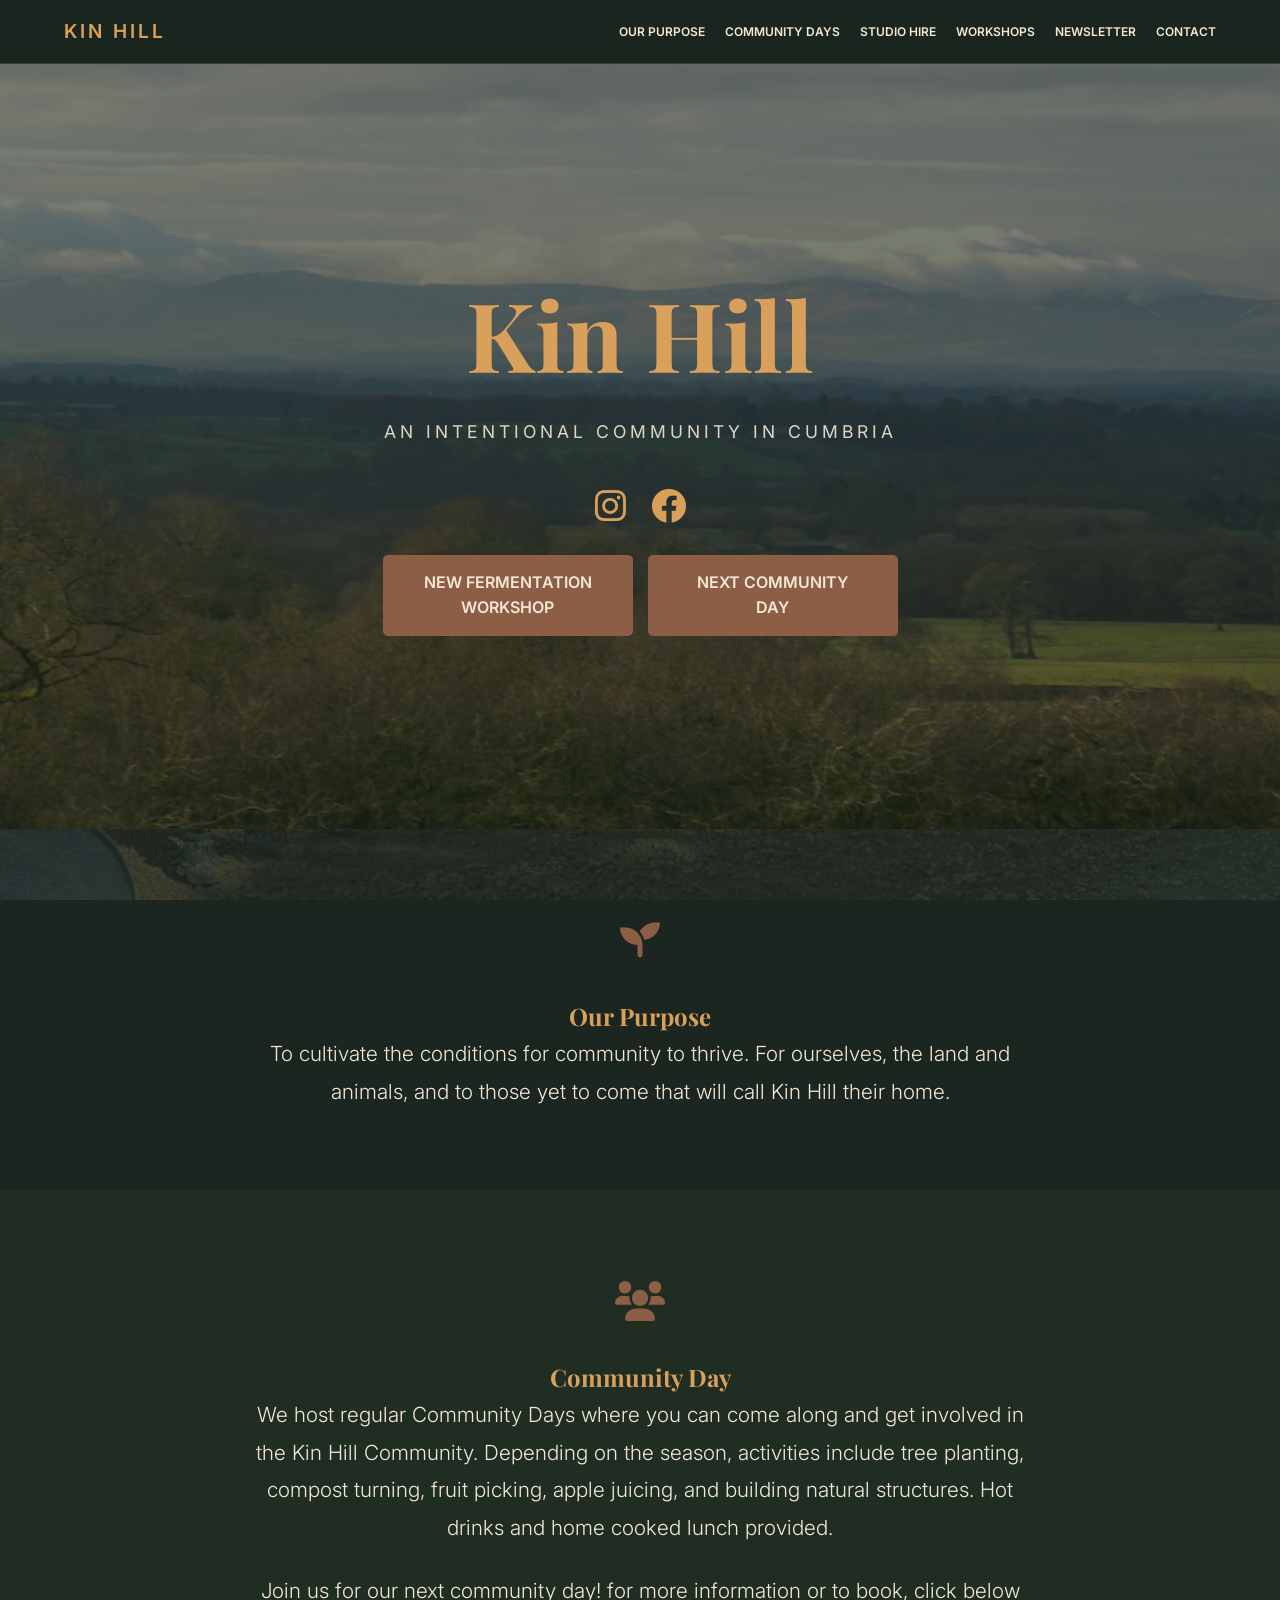
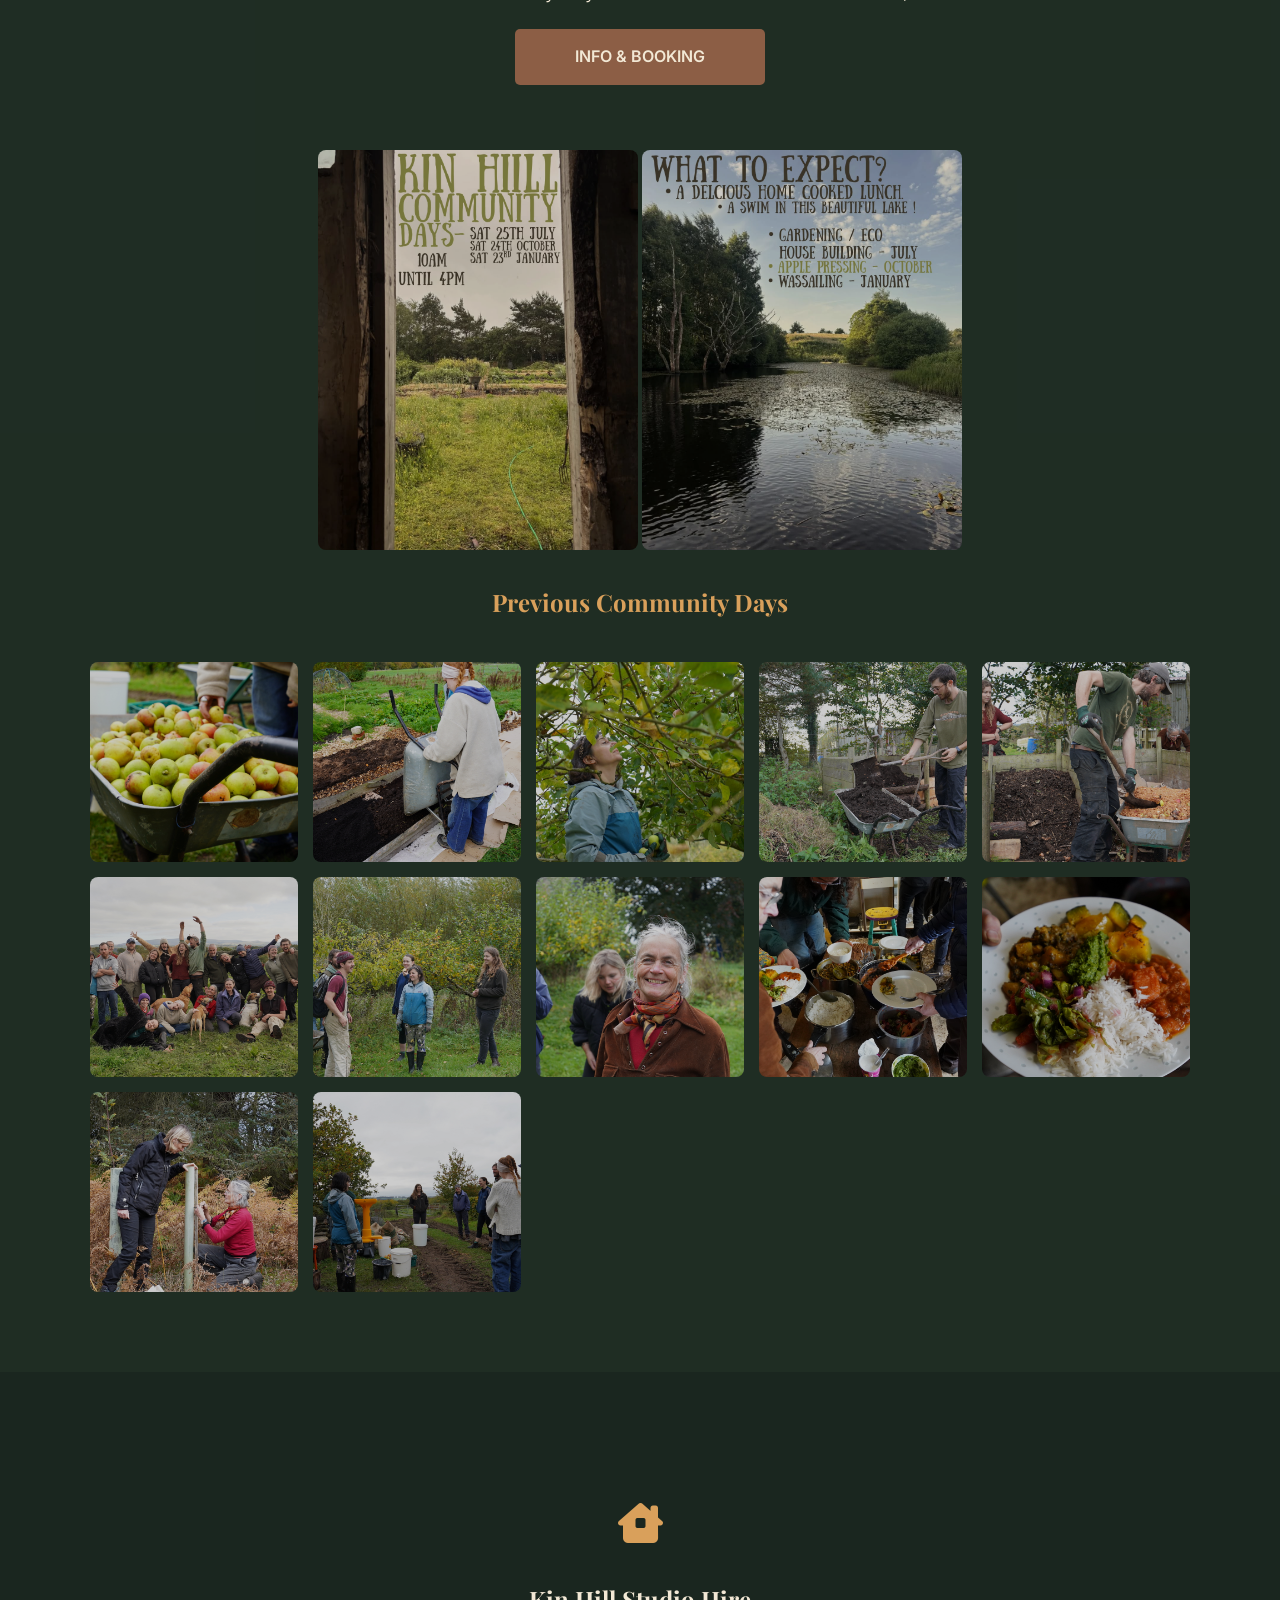
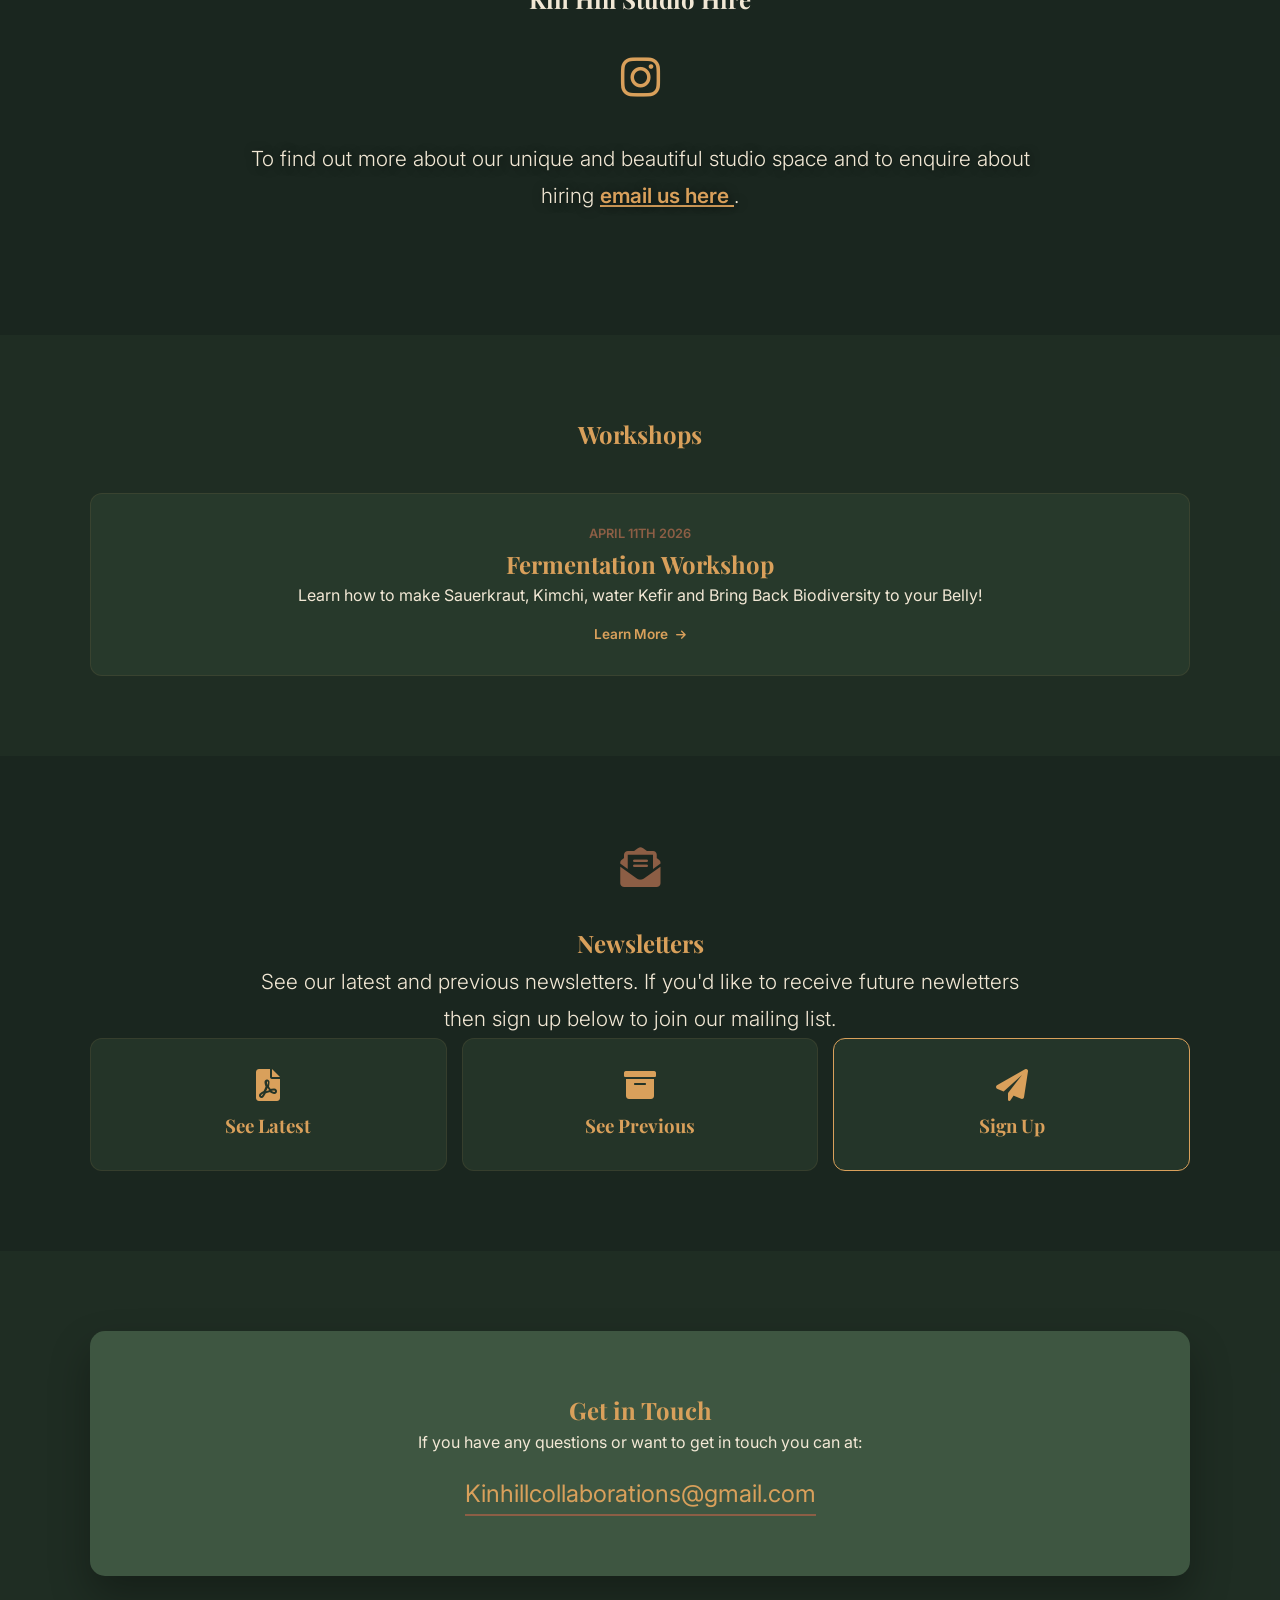
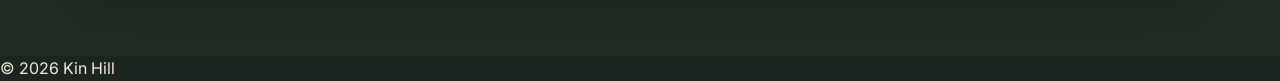
==== index.html @ b8fe5951 "more faffing" ====
<!DOCTYPE html>
<html lang="en">
<head>
    <meta charset="UTF-8">
    <meta name="viewport" content="width=device-width, initial-scale=1.0">
    <title>Kin Hill | Community in Cumbria</title>
    
    <link rel="icon" type="image/png" href="https://cdn-icons-png.flaticon.com/512/628/628283.png">
    <link href="https://fonts.googleapis.com/css2?family=Playfair+Display:ital,wght@0,700;1,400&family=Inter:wght@300;400;600&display=swap" rel="stylesheet">
    <link rel="stylesheet" href="https://cdnjs.cloudflare.com/ajax/libs/font-awesome/6.0.0/css/all.min.css">
    
    <link rel="stylesheet" href="style.css">
</head>
<body>

    <nav>
        <a href="#" class="logo">KIN HILL</a>
        <div class="menu-toggle" id="mobile-menu-btn"><i class="fas fa-bars"></i></div>
        <div class="nav-links" id="nav-list">
            <a href="#about">Our Purpose</a>
            <a href="#community">Community Days</a>
            <a href="#studio-hire">Studio Hire</a>
            <a href="#workshops">Workshops</a>
            <a href="#newsletter">Newsletter</a>
            <a href="#join">Contact</a>
        </div>
    </nav>

    <header class="hero">
        <h1>Kin Hill</h1>
        <p id="hero-sub-content">An intentional community in Cumbria</p>
        <div class="hero-socials">
            <a href="https://www.instagram.com/kinhillcumbria" target="_blank"><i class="fab fa-instagram"></i></a>
            <a href="https://www.facebook.com/theheugh" target="_blank"><i class="fab fa-facebook"></i></a>
        </div>
         <div style="display: flex; flex-wrap: wrap; justify-content: center; gap: 15px;">
            <a href="pages/fermentation.html" class="btn">NEW FERMENTATION WORKSHOP</a>
            <a href="https://www.trybooking.com/uk/events/landing/117172" target="_blank" class="btn">NEXT COMMUNITY DAY</a>
        </div>
     
    </header>

    <section id="about">
        <div class="section-content">
            <div class="leaf-divider"><i class="fas fa-seedling"></i></div>
            <h2>Our Purpose</h2>
            <p class="about-text" id="purpose-content">To cultivate the conditions for community to thrive. For ourselves, the land and animals, and to those yet to come that will call Kin Hill their home.</p>
        </div>
    </section>

    <section id="community">
        <div class="section-content">
            <div class="leaf-divider"><i class="fas fa-users"></i></div>
            <h2>Community Day</h2>
            <p class="about-text" id="community-content-1">We host regular Community Days where you can come along and get involved in the Kin Hill Community. Depending on the season, activities include tree planting, compost turning, fruit picking, apple juicing, and building natural structures. Hot drinks and home cooked lunch provided.</p>
            <br>
            <p class="about-text">Join us for our next community day! for more information or to book, click below</p>
                <a href="https://www.trybooking.com/uk/events/landing/117172" class="btn">INFO & BOOKING</a>
                <br>
            <div class="posters">
                <img src="images/community-day/posters/CD-dates.jpeg">
                <img src="images/community-day/posters/CD-expect.jpeg">
            </div>
            <br>
            <h2>Previous Community Days</h2>
            <div class="gallery-grid">
                <img src="images/community-day/applebarrow.JPG" alt="Community Day">
                <img src="images/community-day/beds.JPG" alt="Community Day">
                <img src="images/community-day/chloe.JPG" alt="Community Day">
                <img src="images/community-day/compost2.JPG" alt="Community Day">
                <img src="images/community-day/compostbird.JPG" alt="Community Day">
                <img src="images/community-day/groupsilly.JPG" alt="Community Day">
                <img src="images/community-day/grouptree.JPG" alt="Community Day">
                <img src="images/community-day/lulu.JPG" alt="Community Day">
                <img src="images/community-day/lunch.JPG" alt="Community Day">
                <img src="images/community-day/lunchplate.JPG" alt="Community Day">
                <img src="images/community-day/treeplanting.JPG" alt="Community Day">
                <img src="images/community-day/welcome.JPG" alt="Community Day">
            </div>
        </div>
    </section>

<section id="studio-hero" style="
        position: relative;
        background: linear-gradient(rgba(26, 38, 31, 0.6), rgba(26, 38, 31, 0.6)), 
                    url('images/studio-main.jpg');
        background-size: cover;
        background-position: center bottom;
        background-attachment: fixed;
        padding: 120px 20px;
        display: flex;
        justify-content: center;
        align-items: center;
        min-height: 60vh;
    ">
        <div class="section-content" style="max-width: 800px; position: relative; z-index: 2; text-align: center;">
            <div class="leaf-divider" style="color: var(--ochre);"><i class="fas fa-house-chimney-window"></i></div>
            <h2 style="color: var(--cream); margin-bottom: 25px;">Kin Hill Studio Hire</h2>
            
            <div style="margin-bottom: 25px;">
                <a href="https://www.instagram.com/kinhillstudio/" target="_blank" class="studio-insta-link" style="
                    font-size: 2.8rem; 
                    color: var(--ochre); 
                    transition: all 0.3s ease;
                    display: inline-block;
                ">
                    <i class="fab fa-instagram"></i>
                </a>
            </div>

            <p class="about-text" style="color: var(--cream); text-shadow: 1px 1px 10px rgba(0,0,0,0.5);">
                To find out more about our unique and beautiful studio space and to enquire about hiring 
                <a href="mailto:kinhillstudio@gmail.com?subject=Studio Hire Inquiry" style="color: var(--ochre); text-decoration: underline; font-weight: 600;">
                    email us here
                </a>.
            </p>
            
        </div>
    </section>

    <style>
        .studio-insta-link:hover {
            transform: scale(1.1);
            filter: drop-shadow(0 0 8px rgba(217, 160, 91, 0.5));
            color: var(--cream) !important;
        }
    </style>

    <section id="workshops">
        <div class="section-content">
            <h2>Workshops</h2>
            <!--p class="about-text" id="workshops-header-content">We will be hosting workshops soon. If you'd like to join our mailing list to be notified of these when they are available sign up below.</p>
            <a href="mailto:kinhillcollaborations@gmail.com?subject=Newsletter%20Sign%20Up&body=I%20would%20like%20to%20be%20added%20to%20the%20Kin%20Hill%20mailing%20list.%20I%20consent%20to%20receiving%20updates%20via%20email." 
                   class="workshop-card" >
                    <i class="fas fa-paper-plane" style="font-size: 2rem; color: var(--ochre); margin-bottom: 10px;"></i>
                    <h3>Sign Up</h3>
                </a-->
            <div class="workshop-grid">
                <a href="pages/fermentation.html" style="text-decoration: none; color: inherit;">
                    <div class="workshop-card">
                        <span style="color: var(--clay); font-weight: 600; font-size: 0.8rem; text-transform: uppercase;">April 11th 2026</span>
                        <h1>Fermentation Workshop</h1>
                        <p>Learn how to make Sauerkraut, Kimchi, water Kefir and Bring Back Biodiversity to your Belly!</p>
                        <span style="display: block; margin-top: 15px; color: var(--ochre); font-size: 0.85rem; font-weight: 600;">Learn More <i class="fas fa-arrow-right" style="font-size: 0.7rem; margin-left: 5px;"></i></span>
                    </div>
                </a>

                <!--a href="wet-felting.html" style="text-decoration: none; color: inherit;">
                    <div class="workshop-card">
                        <span style="color: var(--clay); font-weight: 600; font-size: 0.8rem; text-transform: uppercase;">Summer 2026</span>
                        <h3>Wet Felting</h3>
                        <p>Explore tactile art using local wool and water.</p>
                        <span style="display: block; margin-top: 15px; color: var(--ochre); font-size: 0.85rem; font-weight: 600;">Learn More <i class="fas fa-arrow-right" style="font-size: 0.7rem; margin-left: 5px;"></i></span>
                    </div>
                </a>

                <a href="foraging-photography.html" style="text-decoration: none; color: inherit;">
                    <div class="workshop-card">
                        <span style="color: var(--clay); font-weight: 600; font-size: 0.8rem; text-transform: uppercase;">Autumn 2026</span>
                        <h3>Foraging Photography</h3>
                        <p>Create images using natural pigments found on the land.</p>
                        <span style="display: block; margin-top: 15px; color: var(--ochre); font-size: 0.85rem; font-weight: 600;">Learn More <i class="fas fa-arrow-right" style="font-size: 0.7rem; margin-left: 5px;"></i></span>
                    </div>
                </a>
                
                <a href="nature-wellbeing.html" style="text-decoration: none; color: inherit;">
                    <div class="workshop-card">
                        <span style="color: var(--clay); font-weight: 600; font-size: 0.8rem; text-transform: uppercase;">Autumn 2026</span>
                        <h3>Nature and Wellbeing</h3>
                        <p></p>
                        <span style="display: block; margin-top: 15px; color: var(--ochre); font-size: 0.85rem; font-weight: 600;">Learn More <i class="fas fa-arrow-right" style="font-size: 0.7rem; margin-left: 5px;"></i></span>
                    </div>
                </a-->
            </div>
        </div>
    </section>

    <section id="newsletter">
        <div class="section-content">
            <div class="leaf-divider"><i class="fas fa-envelope-open-text"></i></div>
            <h2>Newsletters</h2>
            <p class="about-text">See our latest and previous newsletters. If you'd like to receive future newletters then sign up below to join our mailing list.</p>
            <div style="display: flex; flex-wrap: wrap; justify-content: center; gap: 15px;">
                <a href="newsletters/latest.pdf" target="_blank" class="workshop-card" style="text-decoration: none; flex: 1; min-width: 200px; text-align: center; color: inherit;">
                    <i class="fas fa-file-pdf" style="font-size: 2rem; color: var(--ochre); margin-bottom: 10px;"></i>
                    <h3>See Latest</h3>
                </a>
                <a href="pages/newsletters-archive.html" class="workshop-card" style="text-decoration: none; flex: 1; min-width: 200px; text-align: center; color: inherit;">
                    <i class="fas fa-archive" style="font-size: 2rem; color: var(--ochre); margin-bottom: 10px;"></i>
                    <h3>See Previous</h3>
                </a>
                <a href="mailto:kinhillcollaborations@gmail.com?subject=Newsletter%20Sign%20Up&body=I%20would%20like%20to%20be%20added%20to%20the%20Kin%20Hill%20mailing%20list.%20I%20consent%20to%20receiving%20updates%20via%20email." 
                   class="workshop-card" style="text-decoration: none; flex: 1; min-width: 200px; text-align: center; border: 1px solid var(--ochre); color: inherit;">
                    <i class="fas fa-paper-plane" style="font-size: 2rem; color: var(--ochre); margin-bottom: 10px;"></i>
                    <h3>Sign Up</h3>
                </a>
            </div>
        </div>
    </section>

    <section id="join">
        <div class="section-content">
            <div class="contact-box">
                <h2>Get in Touch</h2>
                <p>If you have any questions or want to get in touch you can at:</p>
                <a href="mailto:Kinhillcollaborations@gmail.com" class="contact-link">Kinhillcollaborations@gmail.com</a>
            </div>
        </div>
    </section>

    <footer>
        <p>&copy; 2026 Kin Hill </p>
    </footer>

    <div id="lightbox">
        <img id="lightbox-img" src="">
    </div>

    <script>
        // Lightbox Logic
        const lightbox = document.getElementById('lightbox');
        const lightboxImg = document.getElementById('lightbox-img');
        document.querySelectorAll('.gallery-grid img').forEach(img => {
            img.onclick = () => { lightbox.style.display = 'flex'; lightboxImg.src = img.src; }
        });
        document.querySelectorAll('.posters img').forEach(img => {
            img.onclick = () => { lightbox.style.display = 'flex'; lightboxImg.src = img.src; }
        });
        lightbox.onclick = () => lightbox.style.display = 'none';

        // Mobile Menu Toggle
        const menuBtn = document.getElementById('mobile-menu-btn');
        const navList = document.getElementById('nav-list');
        menuBtn.onclick = () => navList.classList.toggle('active');
        document.querySelectorAll('.nav-links a').forEach(link => {
            link.onclick = () => navList.classList.remove('active');
        });
    </script>
</body>
</html>
---- style.css ----
/* --- VARIABLES --- */
:root {
    --deep-forest: #1A261F; 
    --moss: #3E5641;        
    --clay: #8C5E45;        
    --ochre: #D9A05B;       
    --cream: #F2E8D5;       
}

/* --- RESET & BASE --- */
* { 
    box-sizing: border-box; 
    margin: 0; 
    padding: 0; 
}

body { 
    font-family: 'Inter', sans-serif; 
    line-height: 1.6; 
    color: var(--cream); 
    background-color: var(--deep-forest);
    scroll-behavior: smooth;
    overflow-x: hidden;
}

h1, h2, h3 { 
    font-family: 'Playfair Display', serif; 
    color: var(--ochre); 
}

a { 
    text-decoration: none; 
    color: inherit; 
    transition: 0.3s;
}

/* --- NAVIGATION --- */
nav {
    padding: 1rem 5%;
    display: flex;
    justify-content: space-between;
    align-items: center;
    background: rgba(26, 38, 31, 0.98);
    backdrop-filter: blur(10px);
    position: sticky;
    top: 0;
    z-index: 1000;
    border-bottom: 1px solid rgba(217, 160, 91, 0.2);
}

nav .logo { 
    font-weight: 600; 
    letter-spacing: 3px; 
    color: var(--ochre); 
    font-size: 1.2rem; 
}

.nav-links { 
    display: flex; 
    gap: 20px; 
}

.nav-links a, .back-link { 
    font-size: 0.75rem; 
    text-transform: uppercase; 
    font-weight: 600; 
}

.nav-links a:hover, .back-link:hover { 
    color: var(--ochre); 
}

.menu-toggle { 
    display: none; 
    color: var(--ochre); 
    font-size: 1.5rem; 
    cursor: pointer; 
}

/* --- HERO --- */
.hero {
    height: 85vh;
    display: flex;
    flex-direction: column;
    justify-content: center;
    align-items: center;
    text-align: center;
    background: linear-gradient(rgba(26, 38, 31, 0.6), rgba(26, 38, 26, 0.6)), 
                url('images/main1.jpg');
    background-size: cover;
    background-position: center;
    background-attachment: fixed;
    padding: 20px;
}

.hero h1 { 
    font-size: clamp(3rem, 10vw, 6rem); 
    margin-bottom: 0.5rem; 
}

.hero p { 
    font-size: clamp(0.9rem, 4vw, 1.1rem); 
    color: var(--cream); 
    letter-spacing: 4px; 
    text-transform: uppercase; 
    margin-bottom: 2rem; 
    opacity: 0.9; 
}

.hero-socials { 
    display: flex; 
    gap: 25px; 
}

.hero-socials a { 
    font-size: 2.2rem; 
    color: var(--ochre); 
}

.hero-socials a:hover { 
    color: var(--cream); 
    transform: scale(1.1); 
}

/* --- SECTIONS & ALTERNATING COLORS --- */
section { 
    padding: 80px 20px; 
    max-width: 100%; 
    margin: 0 auto; 
    text-align: center; 
}

section:nth-of-type(even) { 
    background-color: rgba(62, 86, 65, 0.15); 
}

#about {
    background: linear-gradient(rgba(26, 38, 31, 0.85), rgba(26, 38, 31, 0.85)), 
                url('images/main2.jpg');
    background-size: cover;
    background-position: center;
    background-attachment: fixed;
}

.section-content { 
    max-width: 1100px; 
    margin: 0 auto; 
}

.leaf-divider { 
    color: var(--clay); 
    font-size: 2.5rem; 
    margin-bottom: 1.5rem; 
}

.about-text { 
    font-size: clamp(1.1rem, 4vw, 1.3rem); 
    max-width: 800px; 
    margin: 0 auto; 
    line-height: 1.8; 
    font-weight: 300; 
}

/* --- GRIDS & CARDS --- */
.workshop-grid, .archive-grid {
    display: grid;
    grid-template-columns: repeat(auto-fit, minmax(280px, 1fr));
    gap: 20px;
    margin-top: 40px;
}

/* Center the Archive Grid Specifically */
.archive-grid {
    grid-template-columns: repeat(auto-fit, minmax(280px, 320px));
    justify-content: center;
}

.workshop-card, .archive-card {
    background: rgba(62, 86, 65, 0.3);
    padding: 30px;
    border-radius: 12px;
    border: 1px solid rgba(217, 160, 91, 0.1);
    text-align: center;
    transition: all 0.3s ease;
    display: flex;
    flex-direction: column;
    align-items: center;
}

.workshop-card:hover, .archive-card:hover { 
    border-color: var(--ochre); 
    transform: translateY(-5px);
    background: rgba(62, 86, 65, 0.5);
}

/* Icons and Text Inside Cards */
.archive-card i { 
    font-size: 2.5rem; 
    color: var(--ochre); 
    margin-bottom: 15px; 
}

.archive-card h3 {
    margin-bottom: 10px;
}

.archive-card p {
    font-size: 0.9rem;
    opacity: 0.8;
}

.year-label { 
    display: block; 
    width: 100%; 
    text-align: center; 
    border-bottom: 1px solid var(--clay); 
    padding-bottom: 10px; 
    margin: 40px 0 20px; 
    color: var(--ochre); 
    font-weight: 600; 
    text-transform: uppercase; 
}

/* --- GALLERY --- */
.gallery-grid {
    display: grid;
    grid-template-columns: repeat(auto-fill, minmax(180px, 1fr));
    gap: 15px;
    margin-top: 40px;
}

.gallery-grid img {
    width: 100%; 
    height: 200px; 
    object-fit: cover; 
    border-radius: 8px;
    cursor: pointer; 
    transition: 0.4s; 
    filter: brightness(0.8);
}

.gallery-grid img:hover { 
    filter: brightness(1); 
    transform: scale(1.02); 
}

/*--- POSTERS --- */
@media (max-width: 768px) {

    .posters {
        display: grid;
        grid-template-columns: repeat(2, 1fr);
        gap: 12px;
        background: inherit;
    }

    .posters img {
        width: 100%;
        height: 240px;
        object-fit: contain;
        background: inherit;
    }

}
.posters {
    grid-template-columns: repeat(auto-fill, minmax(180px, 1fr));
    gap: 15px;
    margin-top: 40px;
}

.posters img {
    height: 400px; 
    object-fit: cover; 
    cursor: pointer;
    border-radius: 8px;
    transition: 0.4s; 
    filter: brightness(0.8);
}

.posters img:hover { 
    filter: brightness(1); 
    transform: scale(1.02); 
}


/* --- LIGHTBOX --- */
#lightbox {
    display: none; 
    position: fixed; 
    z-index: 2000; 
    top: 0; left: 0; 
    width: 100%; 
    height: 100%;
    background: rgba(0,0,0,0.95); 
    justify-content: center; 
    align-items: center; 
    padding: 20px;
}

#lightbox img { 
    max-width: 100%; 
    max-height: 90%; 
    border: 2px solid var(--ochre); 
    border-radius: 4px; 
}

/* --- CONTACT SECTION --- */
.contact-box { 
    background: var(--moss); 
    padding: 60px 40px; 
    border-radius: 15px; 
    box-shadow: 0 20px 40px rgba(0,0,0,0.3); 
}

.contact-link {
    display: inline-block; 
    margin-top: 20px; 
    color: var(--ochre); 
    font-size: clamp(1rem, 5vw, 1.5rem);
    border-bottom: 2px solid var(--clay); 
    word-break: break-all;
}

.contact-link:hover { 
    color: var(--cream); 
    border-color: var(--ochre); 
}

/* --- SUBPAGE SPECIFICS --- */
.workshop-hero { 
    height: 40vh; 
    background: linear-gradient(rgba(26,38,31,0.7), rgba(26,38,31,0.7)), 
                url('images/workshop-header.jpg'); 
    background-size: cover; 
    background-position: center; 
    display: flex; 
    align-items: center; 
    justify-content: center; 
    flex-direction: column; 
}

.detail-container { 
    max-width: 800px; 
    margin: -80px auto 60px; 
    background: var(--deep-forest); 
    padding: 50px; 
    border-radius: 15px; 
    border: 1px solid rgba(217,160,91,0.2); 
    position: relative; 
    z-index: 10; 
    text-align: left; 
}

.btn { 
    display: block; 
    background: var(--clay); 
    color: var(--cream); 
    padding: 15px 35px; 
    border-radius: 5px; 
    margin: 20px auto 0; 
    font-weight: 600; 
    text-align: center; 
    max-width: 250px; 
}

@media (max-width: 768px) {

    .btn { 
        /*margin-bottom: 40px; */
        margin-top: 5px;
}

.btn:hover { 
    background: var(--ochre); 
    color: var(--deep-forest); 
}

/* --- FOOTER --- */
footer { 
    padding: 40px 20px; 
    text-align: center; 
    font-size: 0.8rem; 
    color: var(--ochre); 
    opacity: 0.7; 
}

/* --- MOBILE --- */
@media (max-width: 768px) {
    .hero, #about { 
        background-attachment: scroll !important; 
    }
    .menu-toggle { 
        display: block; 
    }
    .nav-links {
        display: none; 
        flex-direction: column; 
        position: absolute; 
        top: 100%; left: 0;
        width: 100%; 
        background: var(--deep-forest); 
        padding: 20px; 
        border-bottom: 1px solid var(--ochre);
    }
    .nav-links.active { 
        display: flex; 
    }
    .nav-links a { 
        margin: 15px 0; 
        font-size: 1.1rem; 
    }
    .gallery-grid { 
        grid-template-columns: repeat(2, 1fr); 
    }
    .archive-grid {
        grid-template-columns: 1fr;
    }
}

/* --- SPECIFIC STUDIO HIRE HERO --- */
.studio-hero {
    height: 50vh; 
    display: flex;
    flex-direction: column;
    justify-content: center;
    align-items: center;
    text-align: center;
    background: linear-gradient(rgba(26, 38, 31, 0.4), rgba(26, 38, 31, 0.4)), 
                url('images/studio-main-hero.jpg');
    background-size: cover;
    background-position: center 100%; /* Restores the bottom-alignment */
    background-attachment: scroll;    /* Restores the reliable pinning */
    padding: 20px;
}

.studio-hero h1 { 
    font-size: clamp(3rem, 10vw, 5rem); 
    text-shadow: 2px 2px 10px rgba(0,0,0,0.3); 
    color: var(--ochre);
    font-family: 'Playfair Display', serif;
}

@media (max-width: 768px) {
    #studio-hire {
       background-attachment: scroll;
        background-size: contain;
        background-repeat: no-repeat;
        background-position: center center;
    }
}
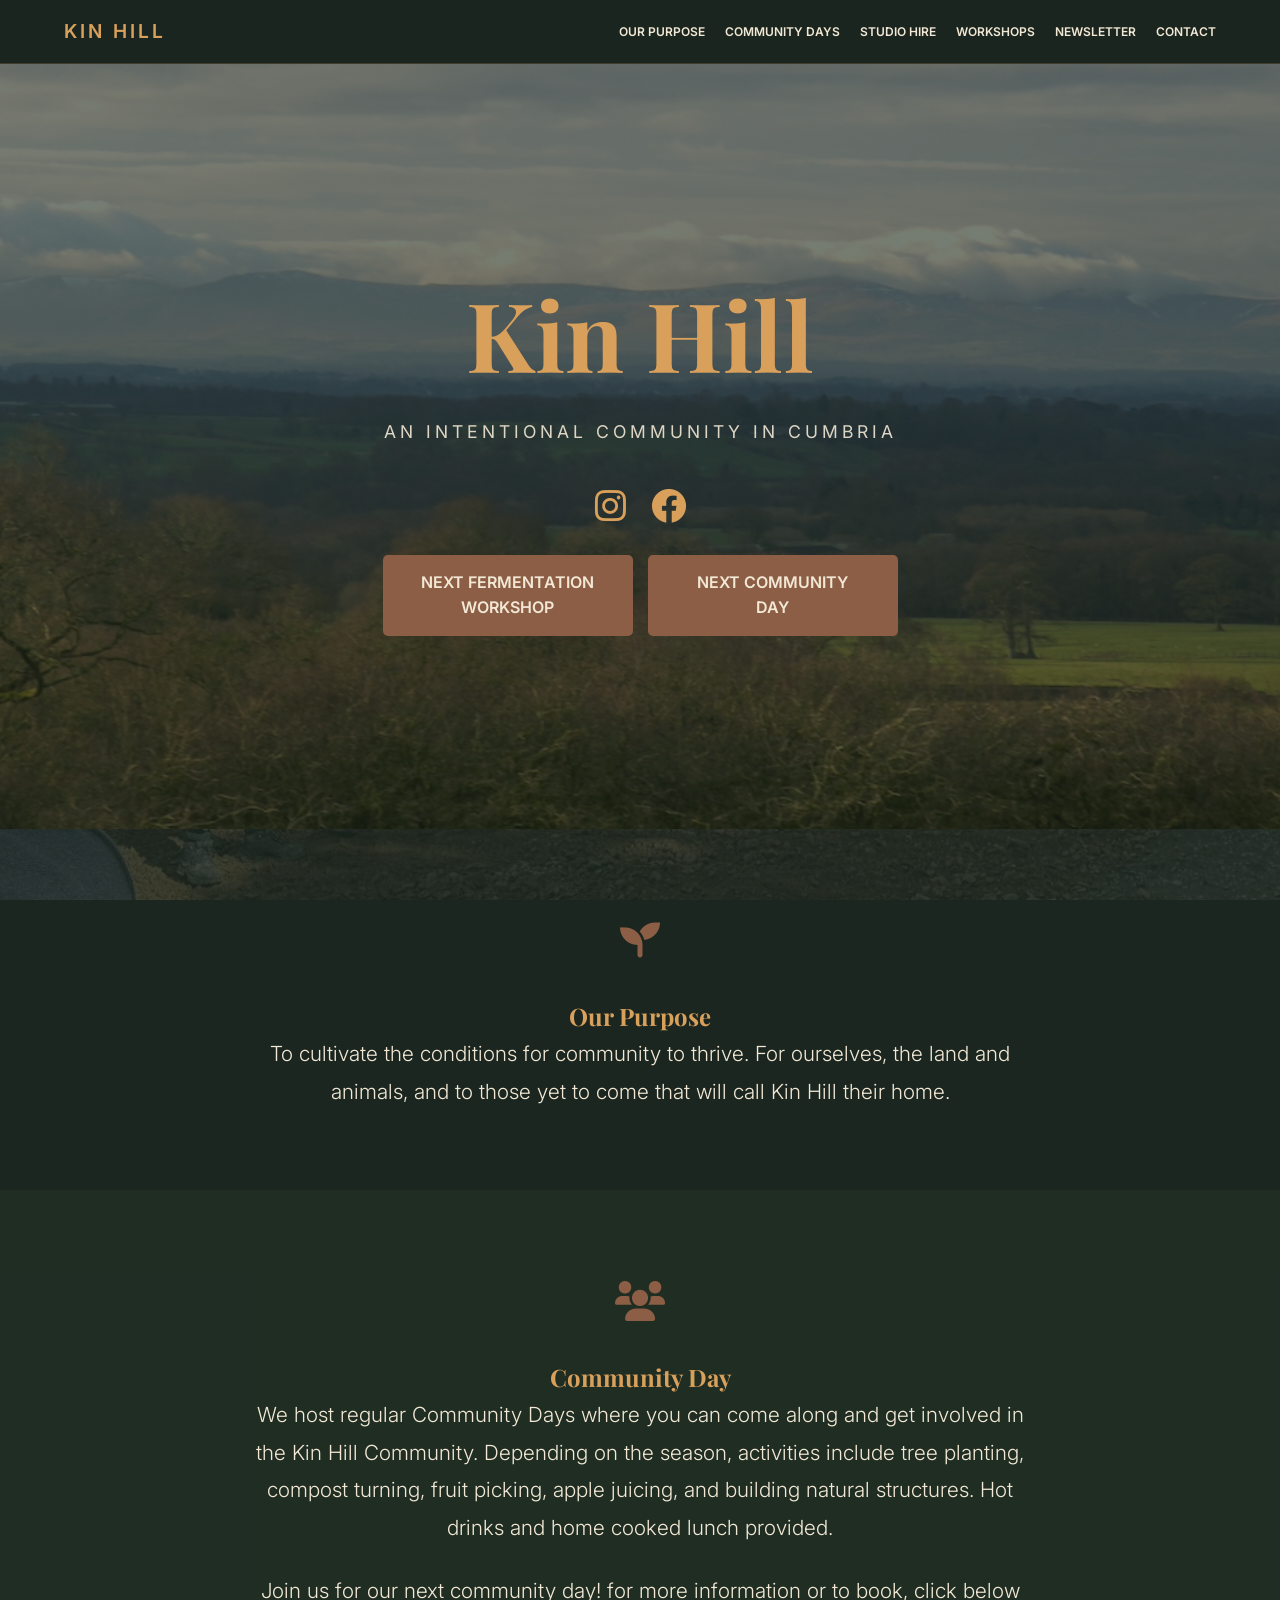
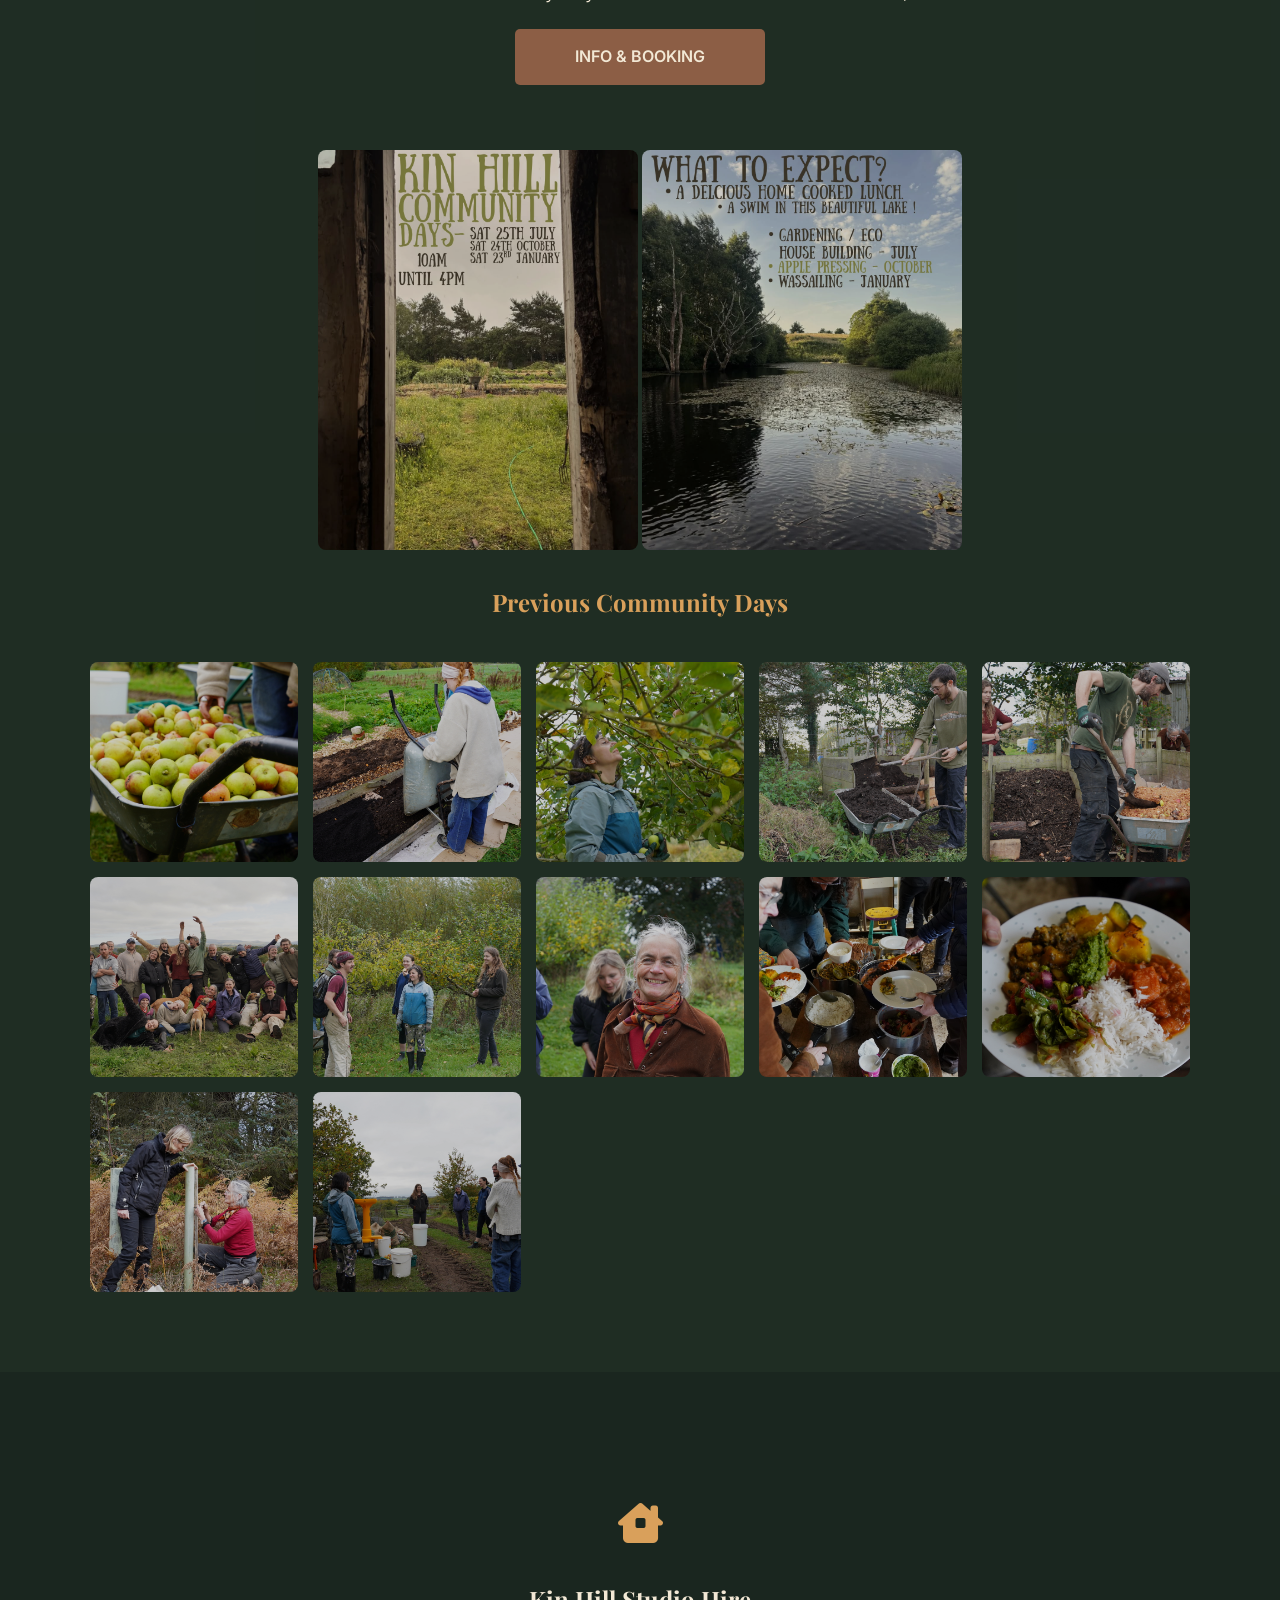
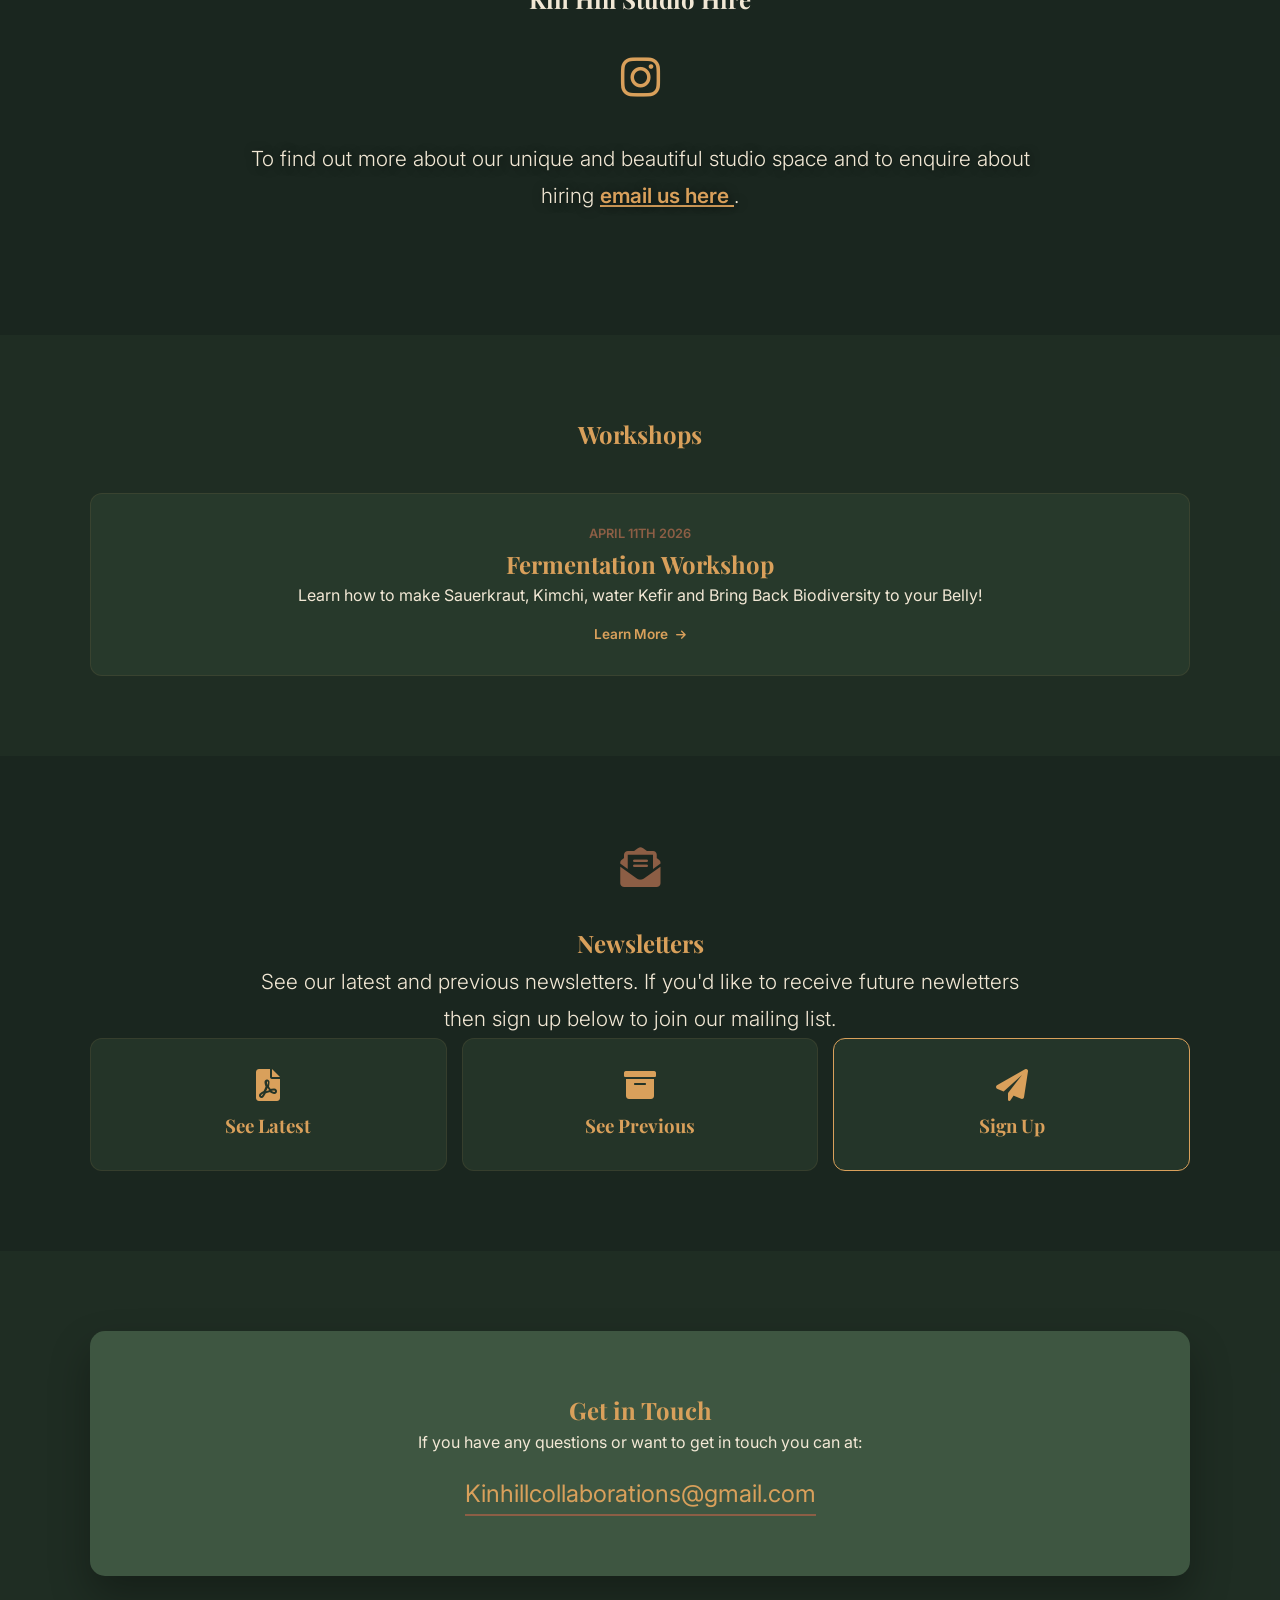
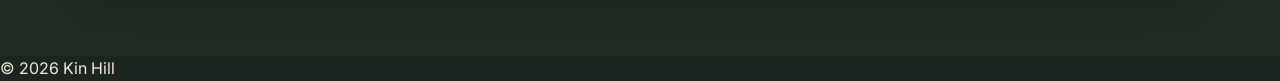
==== commit 9e793001: "Lots of updates to workshop page for new workshop" ====
--- a/index.html
+++ b/index.html
@@ -34,7 +34,7 @@
             <a href="https://www.facebook.com/theheugh" target="_blank"><i class="fab fa-facebook"></i></a>
         </div>
          <div style="display: flex; flex-wrap: wrap; justify-content: center; gap: 15px;">
-            <a href="pages/fermentation.html" class="btn">NEW FERMENTATION WORKSHOP</a>
+            <a href="pages/fermentation.html" class="btn">NEXT FERMENTATION WORKSHOP</a>
             <a href="https://www.trybooking.com/uk/events/landing/117172" target="_blank" class="btn">NEXT COMMUNITY DAY</a>
         </div>
      
--- a/style.css
+++ b/style.css
@@ -340,7 +340,7 @@
 }
 
 .detail-container { 
-    max-width: 800px; 
+    max-width: 1300px; 
     margin: -80px auto 60px; 
     background: var(--deep-forest); 
     padding: 50px; 
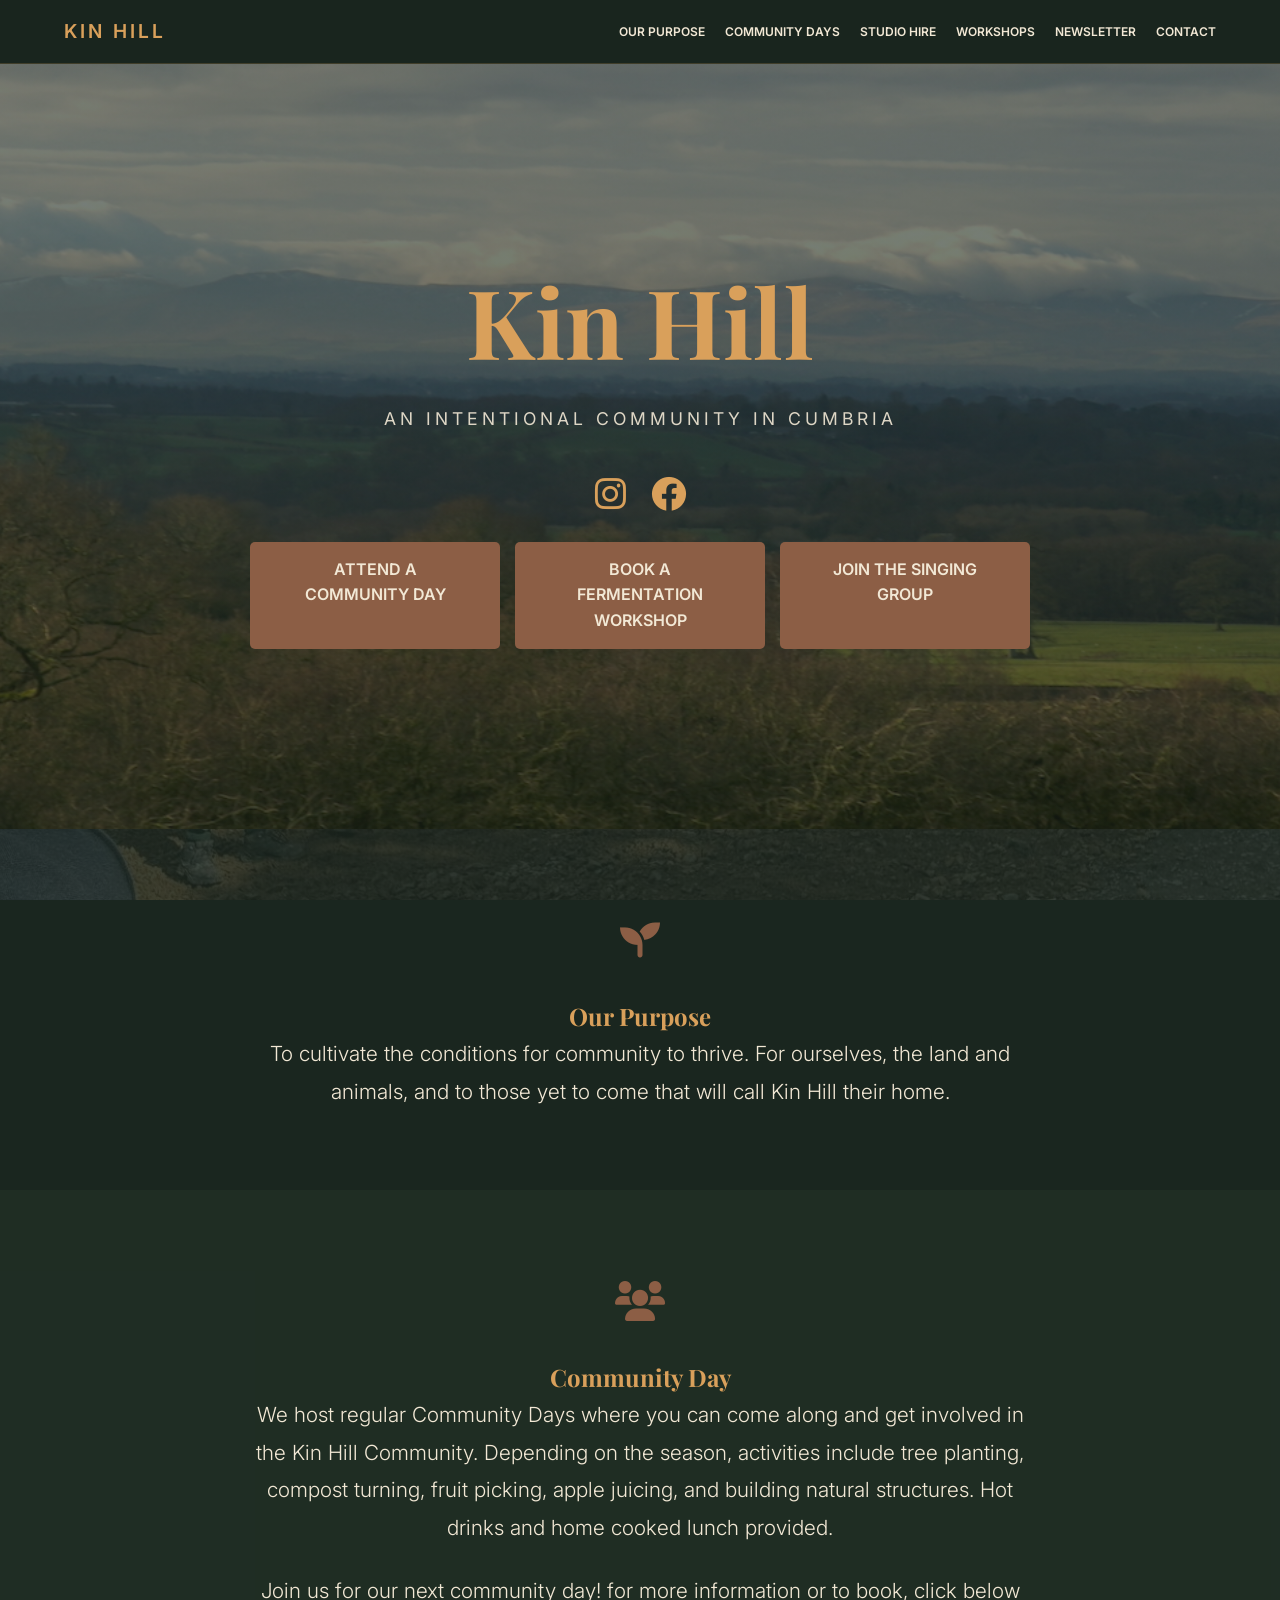
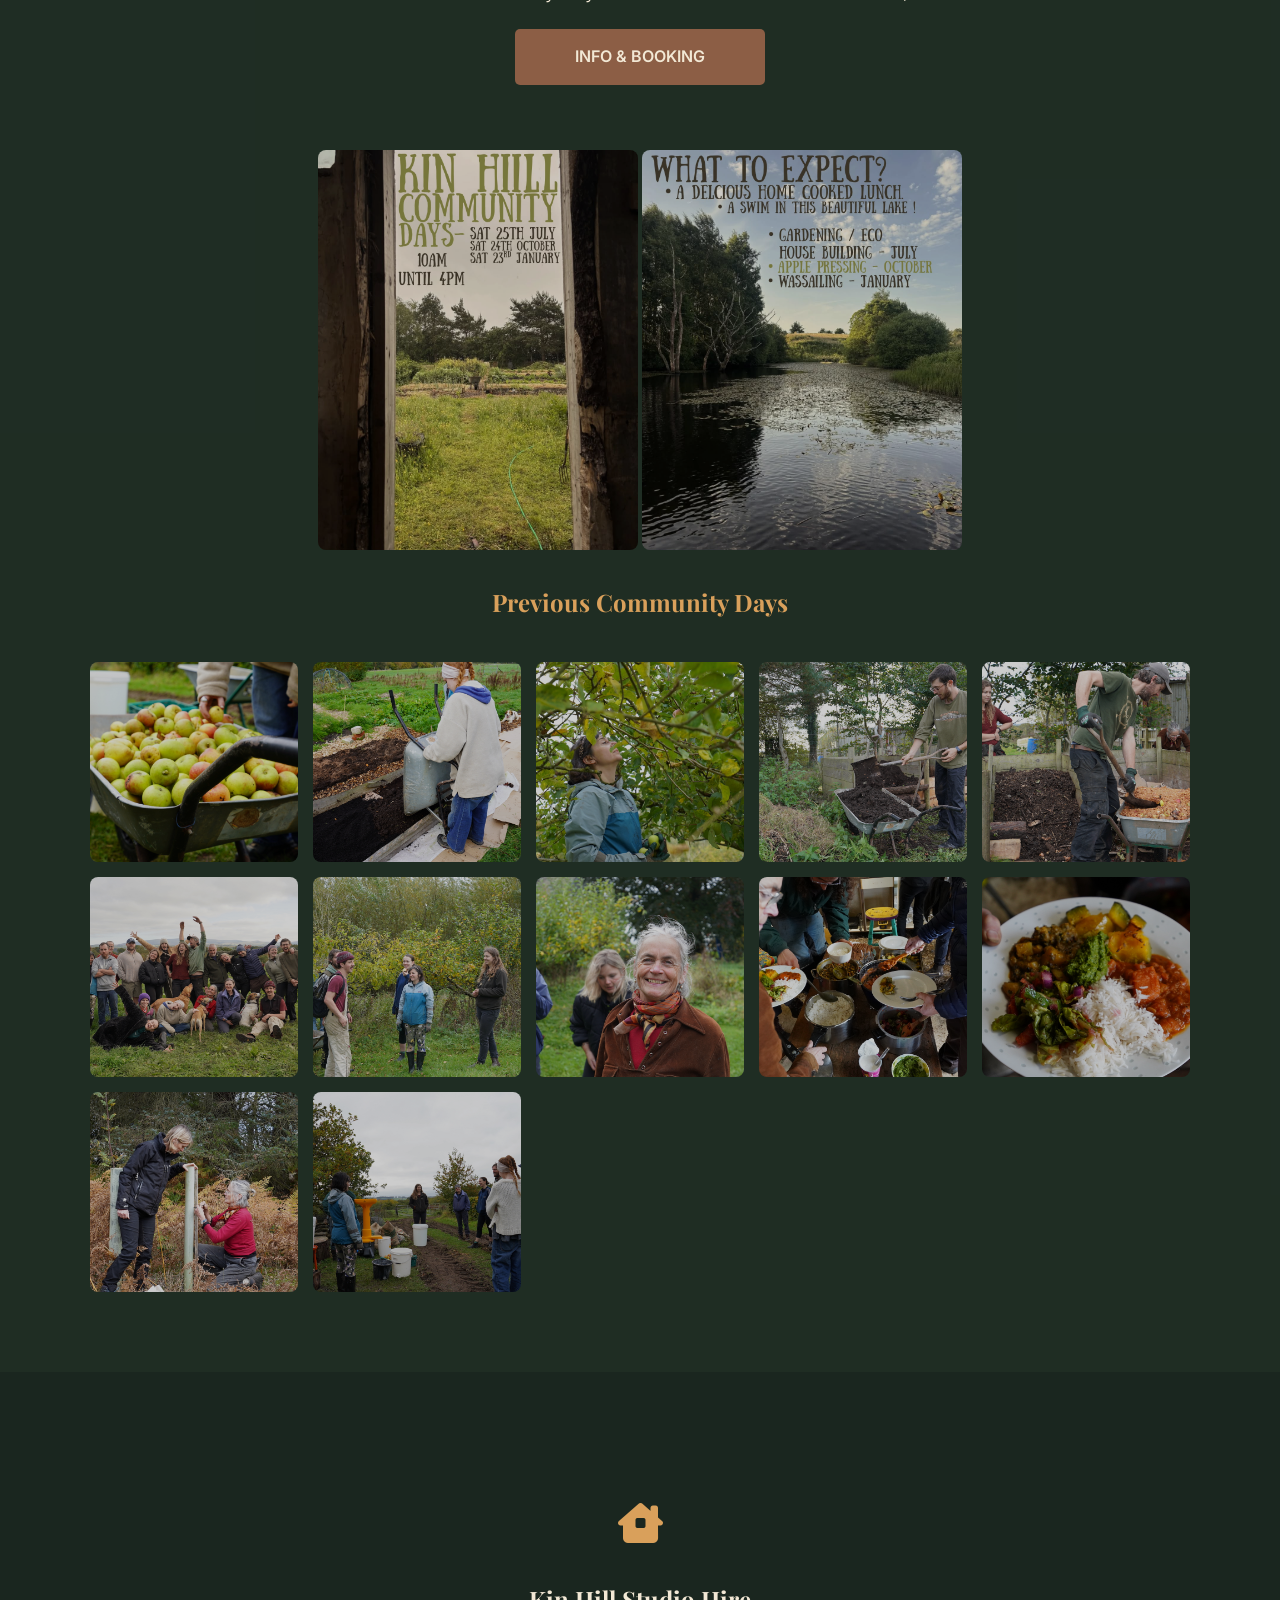
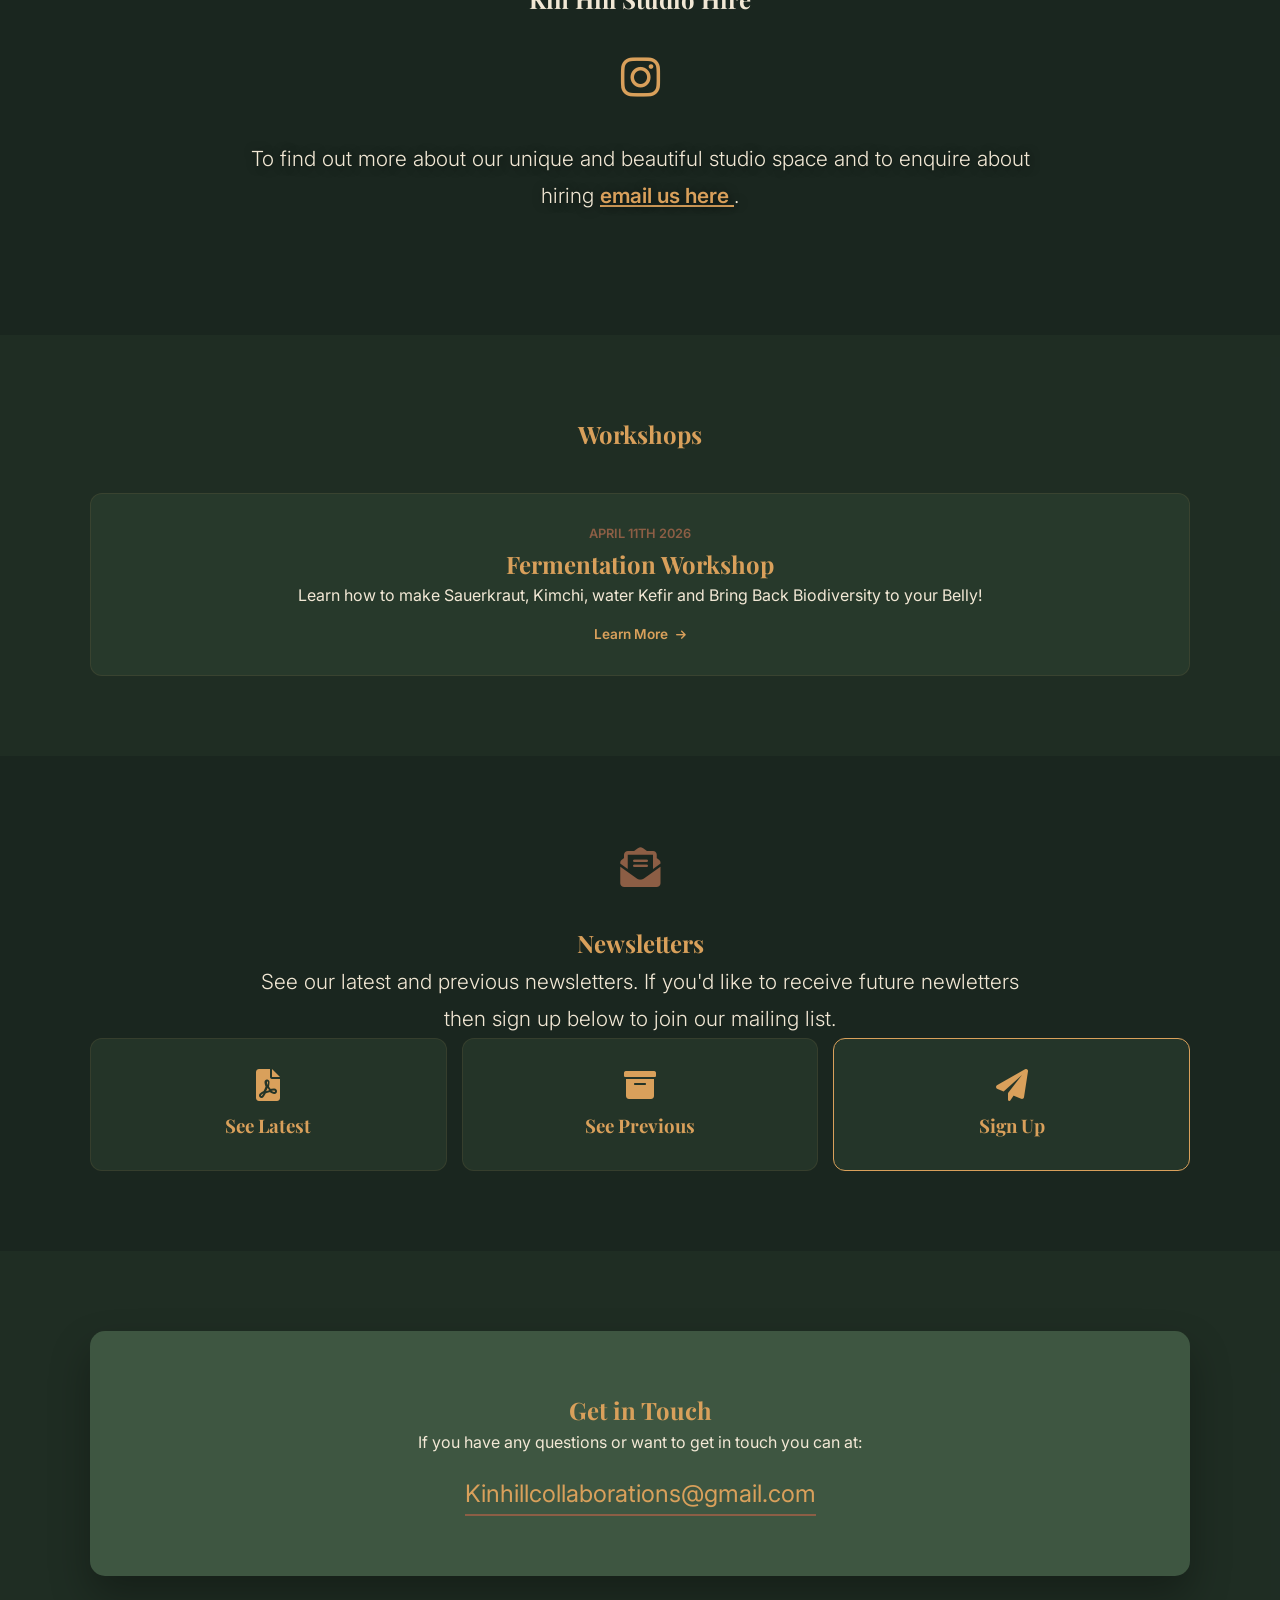
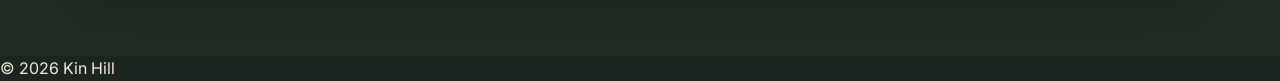
==== commit 66665305: "Added lulu singing group" ====
--- a/index.html
+++ b/index.html
@@ -34,8 +34,9 @@
             <a href="https://www.facebook.com/theheugh" target="_blank"><i class="fab fa-facebook"></i></a>
         </div>
          <div style="display: flex; flex-wrap: wrap; justify-content: center; gap: 15px;">
-            <a href="pages/fermentation.html" class="btn">NEXT FERMENTATION WORKSHOP</a>
-            <a href="https://www.trybooking.com/uk/events/landing/117172" target="_blank" class="btn">NEXT COMMUNITY DAY</a>
+            <a href="https://www.trybooking.com/uk/events/landing/117172" target="_blank" class="btn">ATTEND A COMMUNITY DAY</a>
+            <a href="pages/fermentation.html" class="btn">BOOK A FERMENTATION WORKSHOP</a>
+            <a href="pages/mamuto.html" class="btn">JOIN THE SINGING GROUP</a>
         </div>
      
     </header>
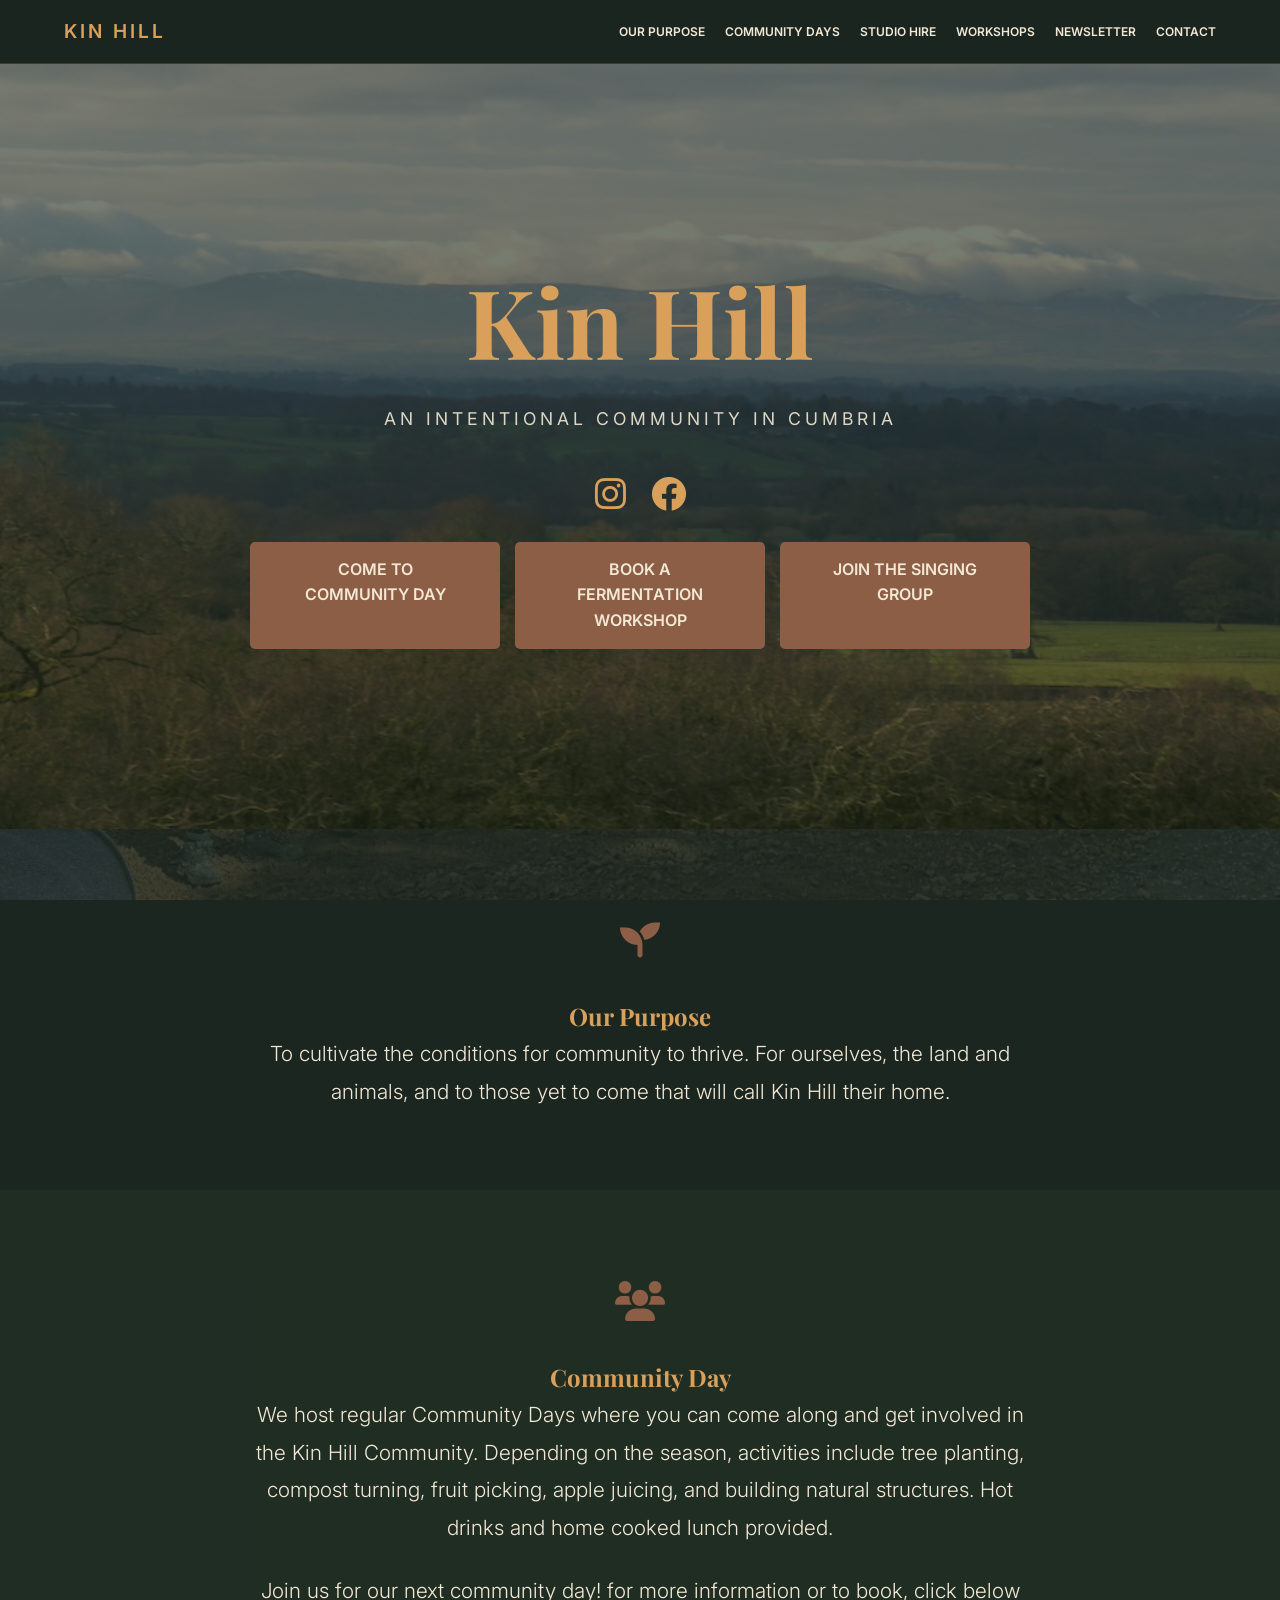
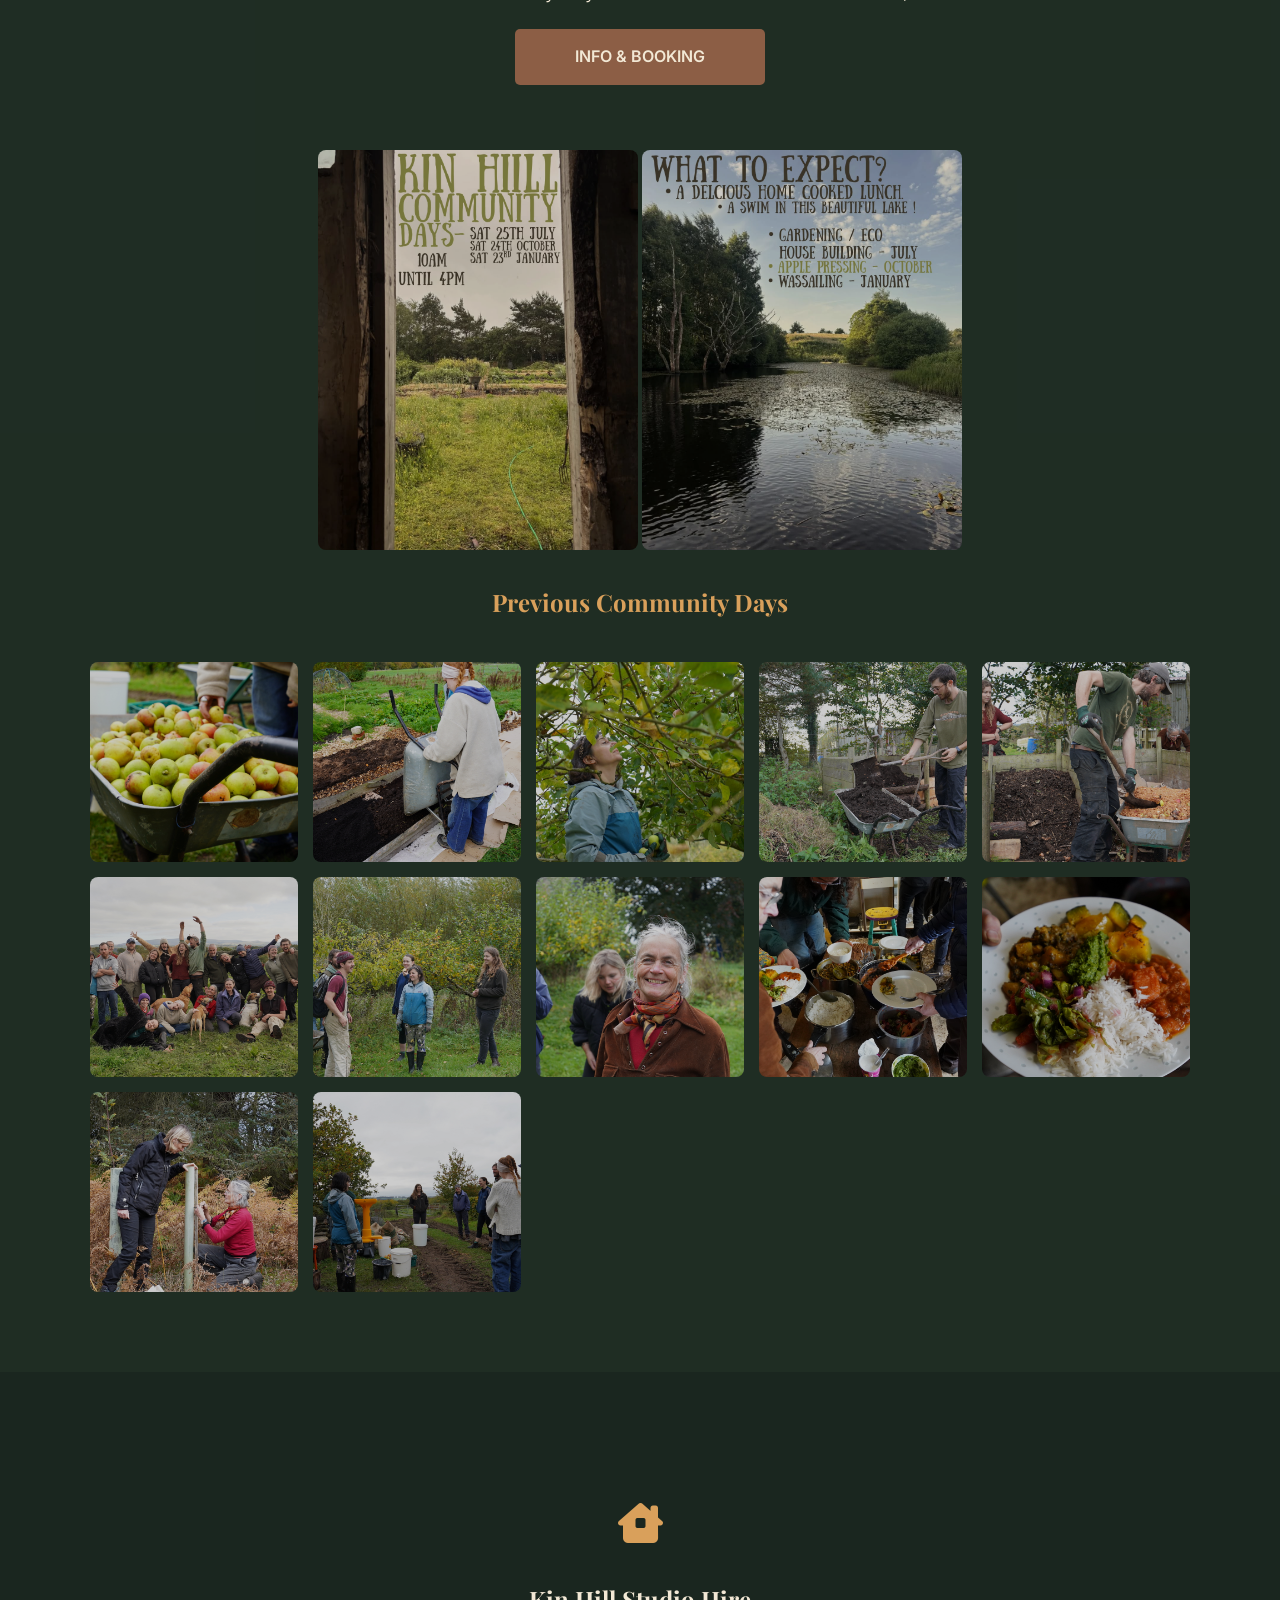
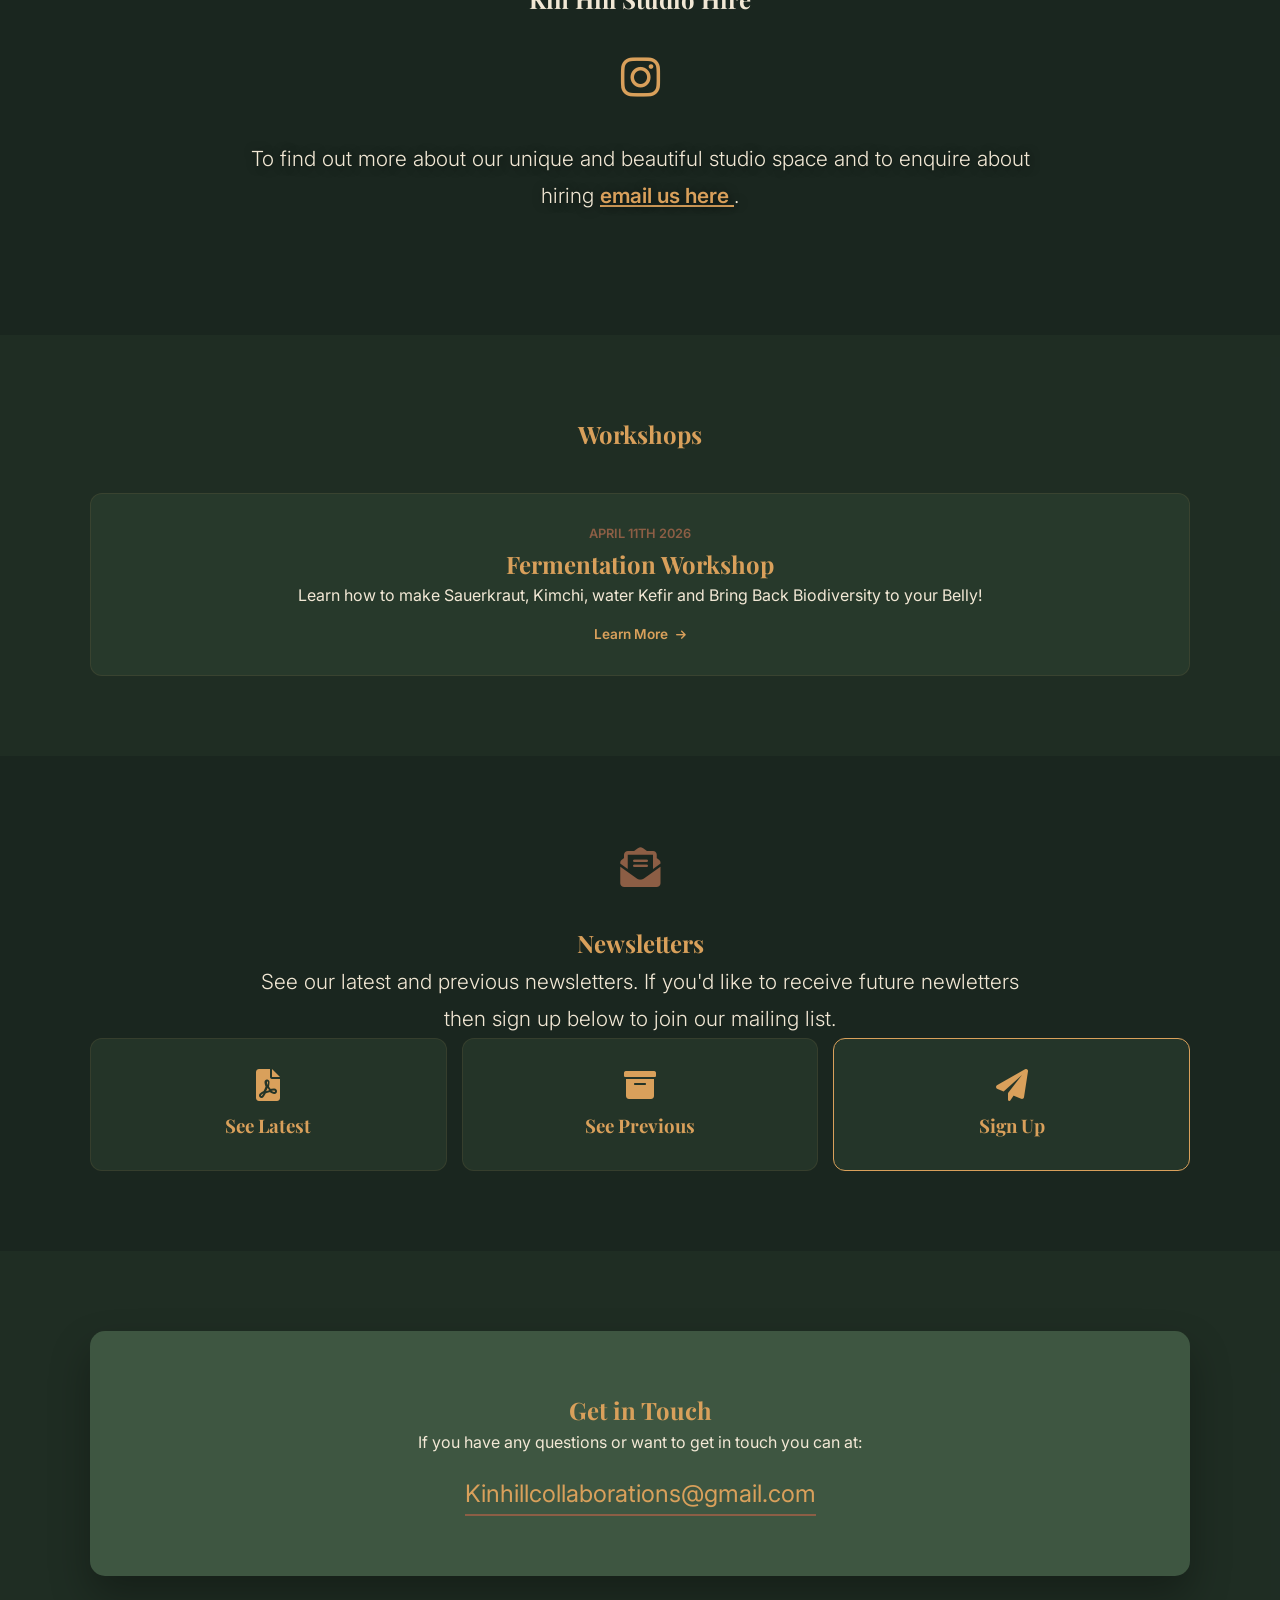
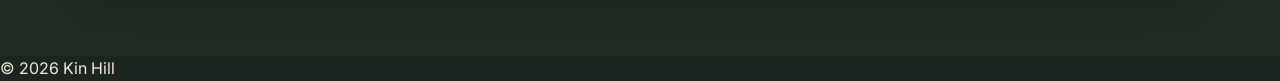
==== commit 44b70d15: "link names changed" ====
--- a/index.html
+++ b/index.html
@@ -34,7 +34,7 @@
             <a href="https://www.facebook.com/theheugh" target="_blank"><i class="fab fa-facebook"></i></a>
         </div>
          <div style="display: flex; flex-wrap: wrap; justify-content: center; gap: 15px;">
-            <a href="https://www.trybooking.com/uk/events/landing/117172" target="_blank" class="btn">ATTEND A COMMUNITY DAY</a>
+            <a href="https://www.trybooking.com/uk/event/121566" target="_blank" class="btn">COME TO COMMUNITY DAY</a>
             <a href="pages/fermentation.html" class="btn">BOOK A FERMENTATION WORKSHOP</a>
             <a href="pages/mamuto.html" class="btn">JOIN THE SINGING GROUP</a>
         </div>
@@ -56,7 +56,7 @@
             <p class="about-text" id="community-content-1">We host regular Community Days where you can come along and get involved in the Kin Hill Community. Depending on the season, activities include tree planting, compost turning, fruit picking, apple juicing, and building natural structures. Hot drinks and home cooked lunch provided.</p>
             <br>
             <p class="about-text">Join us for our next community day! for more information or to book, click below</p>
-                <a href="https://www.trybooking.com/uk/events/landing/117172" class="btn">INFO & BOOKING</a>
+                <a href="https://www.trybooking.com/uk/event/121566" class="btn">INFO & BOOKING</a>
                 <br>
             <div class="posters">
                 <img src="images/community-day/posters/CD-dates.jpeg">
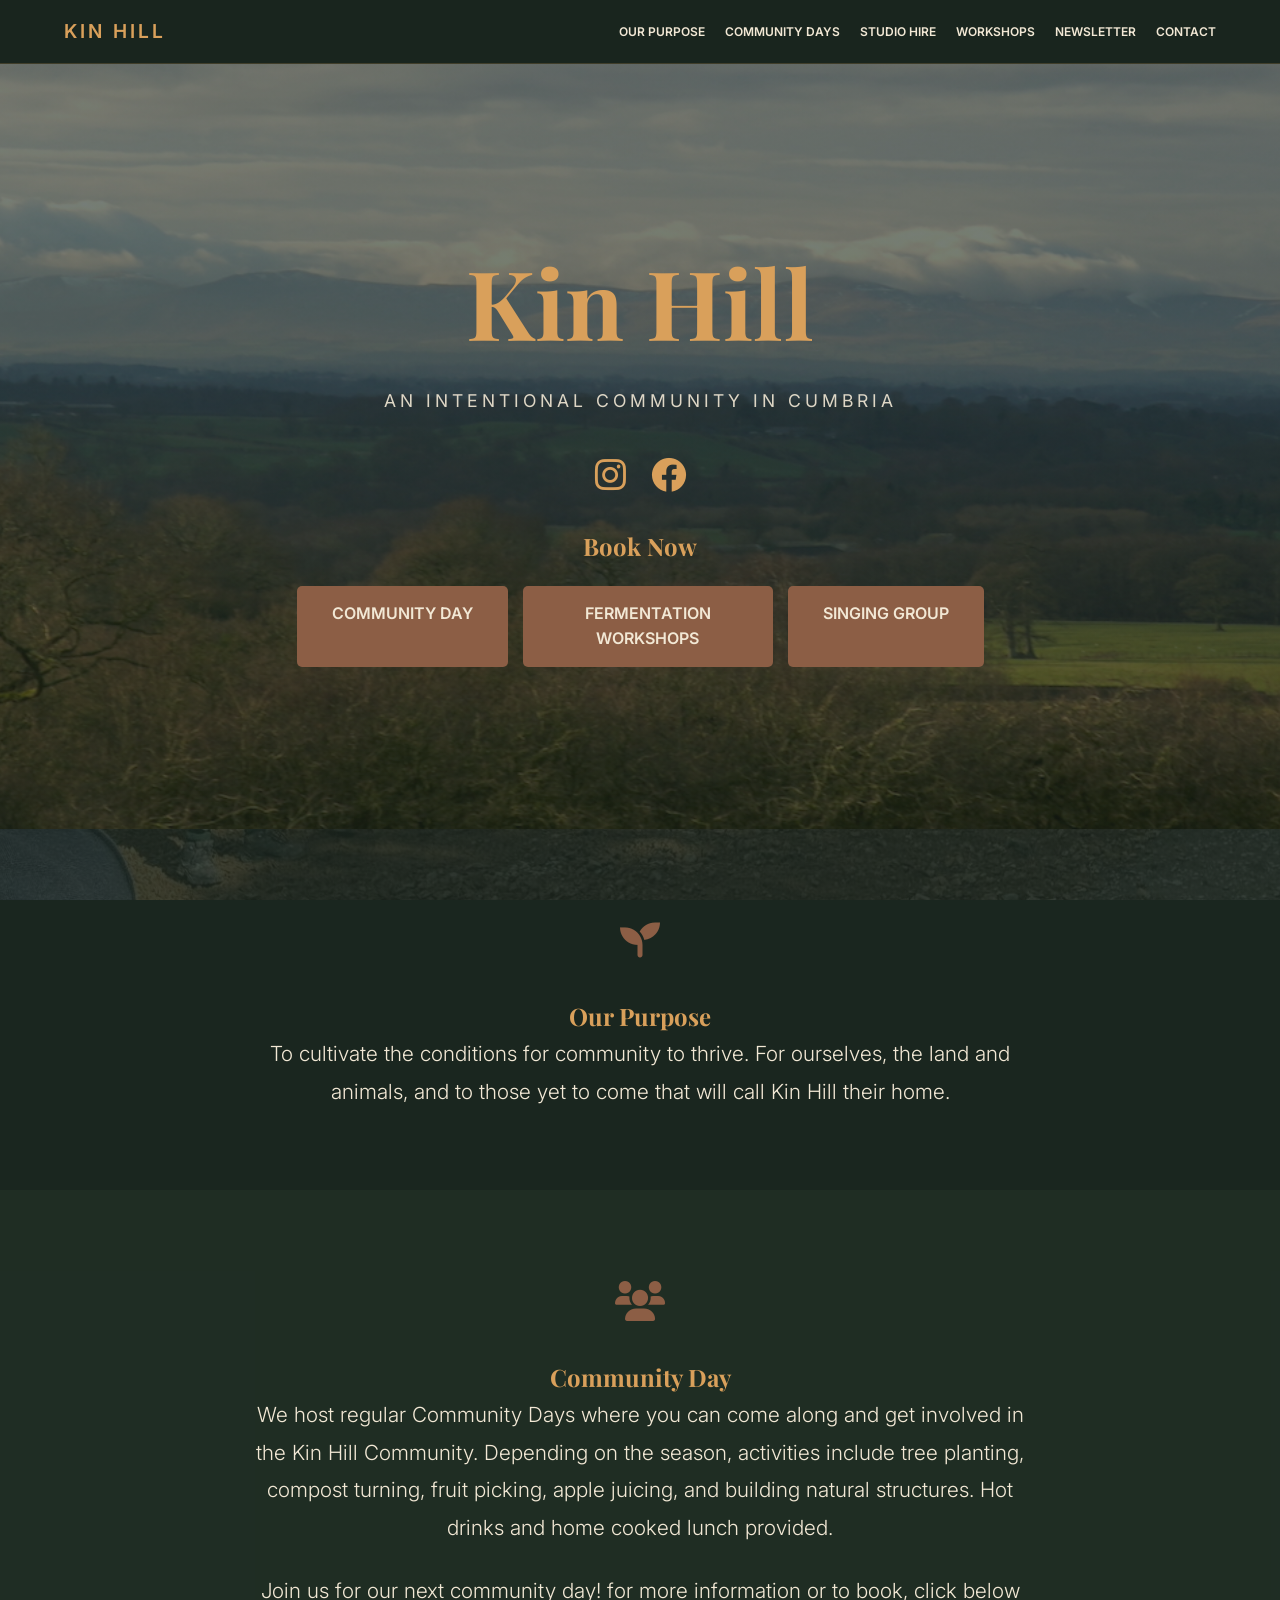
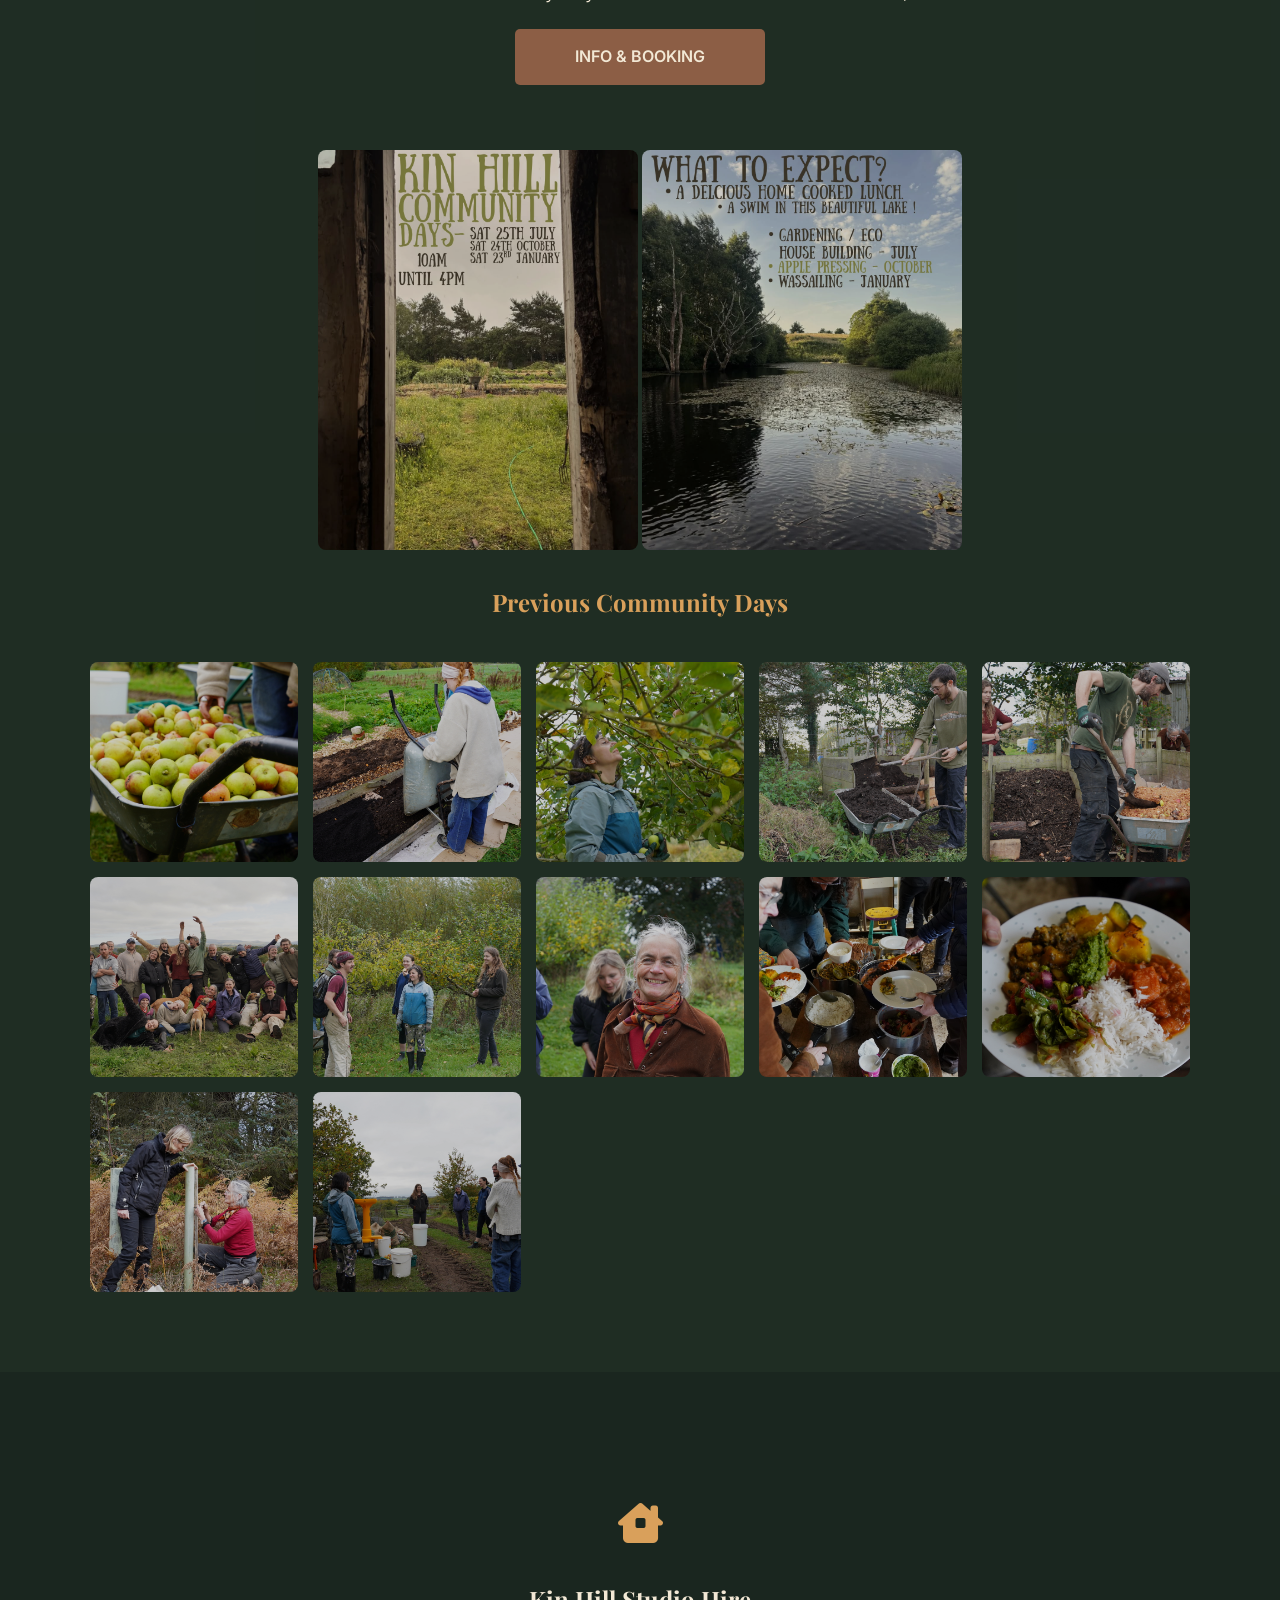
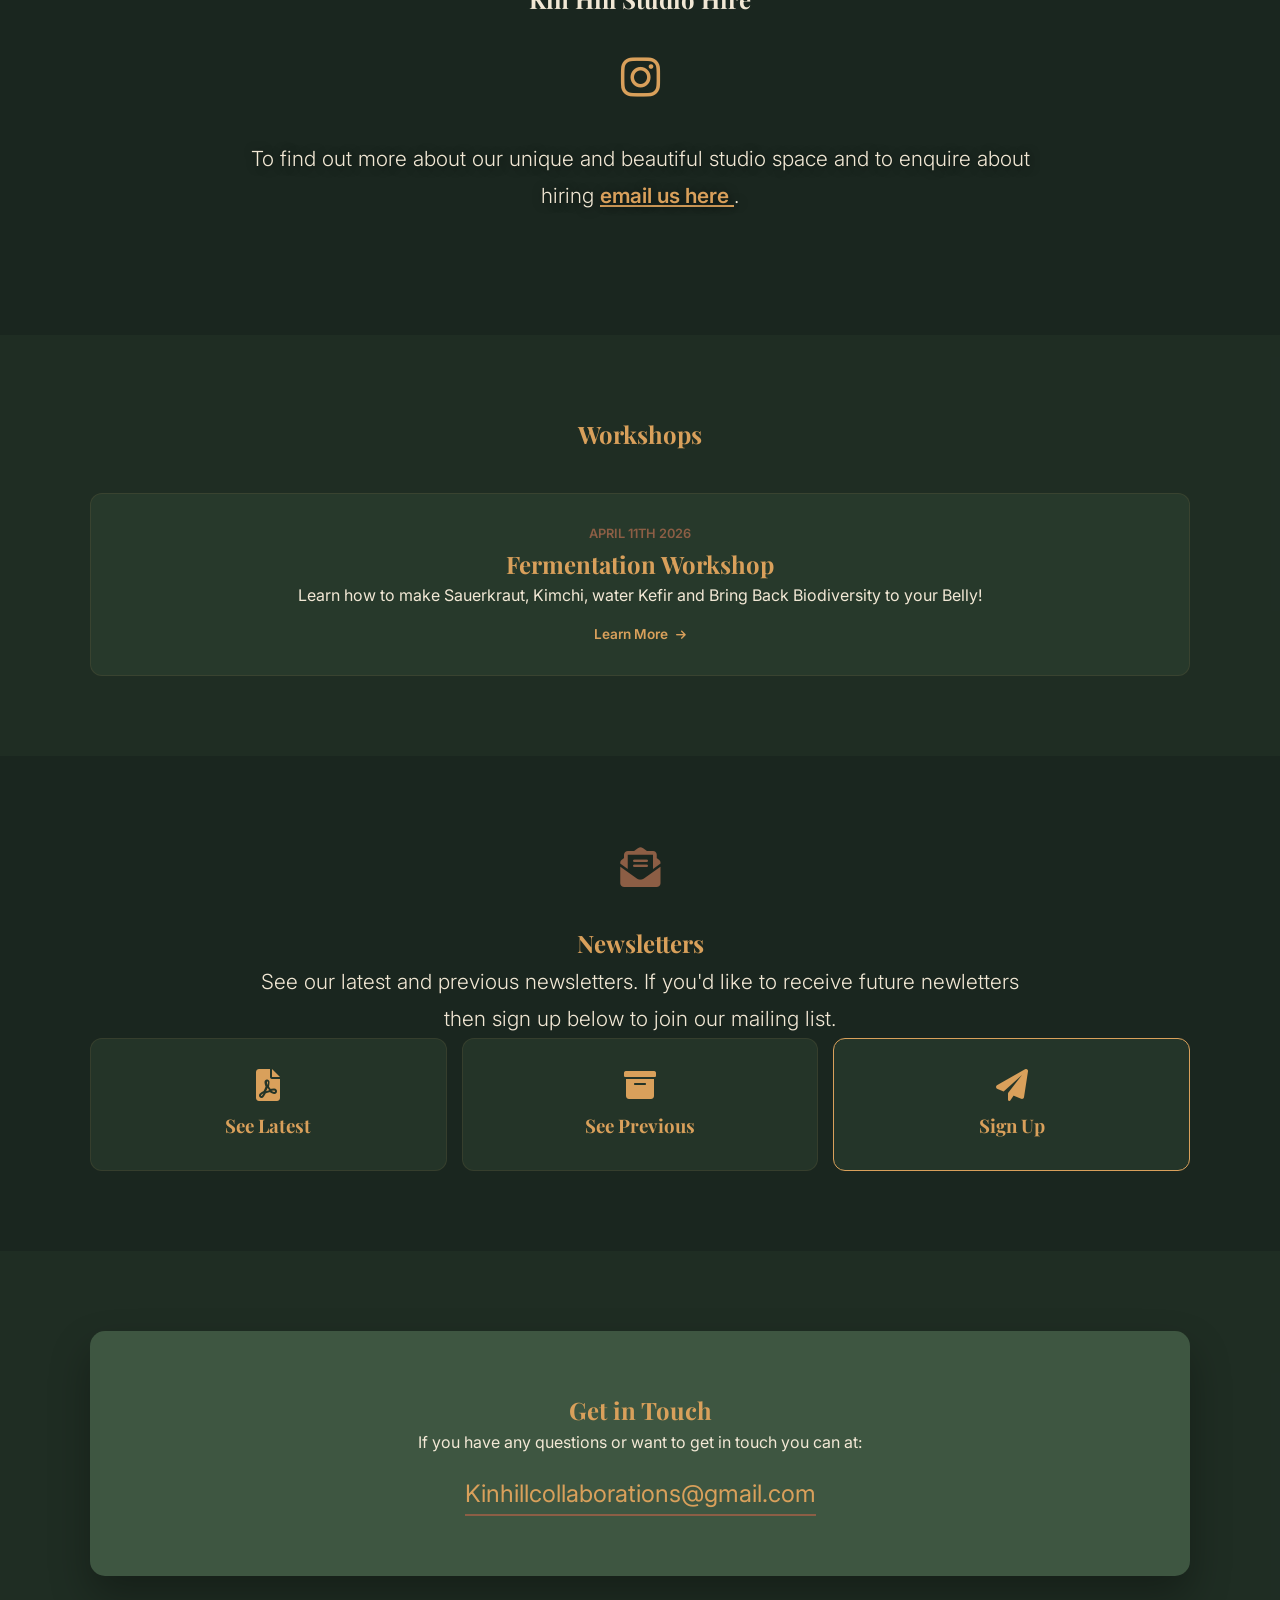
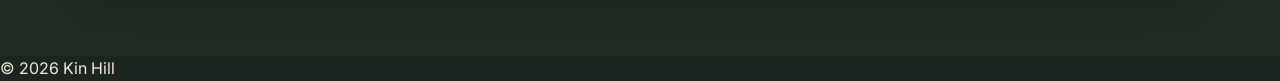
==== commit 4d386ced: "index update" ====
--- a/index.html
+++ b/index.html
@@ -33,11 +33,17 @@
             <a href="https://www.instagram.com/kinhillcumbria" target="_blank"><i class="fab fa-instagram"></i></a>
             <a href="https://www.facebook.com/theheugh" target="_blank"><i class="fab fa-facebook"></i></a>
         </div>
-         <div style="display: flex; flex-wrap: wrap; justify-content: center; gap: 15px;">
-            <a href="https://www.trybooking.com/uk/event/121566" target="_blank" class="btn">COME TO COMMUNITY DAY</a>
-            <a href="pages/fermentation.html" class="btn">BOOK A FERMENTATION WORKSHOP</a>
-            <a href="pages/mamuto.html" class="btn">JOIN THE SINGING GROUP</a>
-        </div>
+        <div class="section-content">
+            <div class="leaf-divider"></div>
+           
+            <h2>Book Now</h2>
+            <div style="display: flex; flex-wrap: wrap; justify-content: center; gap: 15px;">
+            <a href="https://www.trybooking.com/uk/event/121566" target="_blank" class="btn">COMMUNITY DAY</a>
+            <a href="pages/fermentation.html" class="btn">FERMENTATION WORKSHOPS</a>
+            <a href="pages/mamuto.html" class="btn">SINGING GROUP</a>
+        </div>
+        </div>
+         
      
     </header>
 
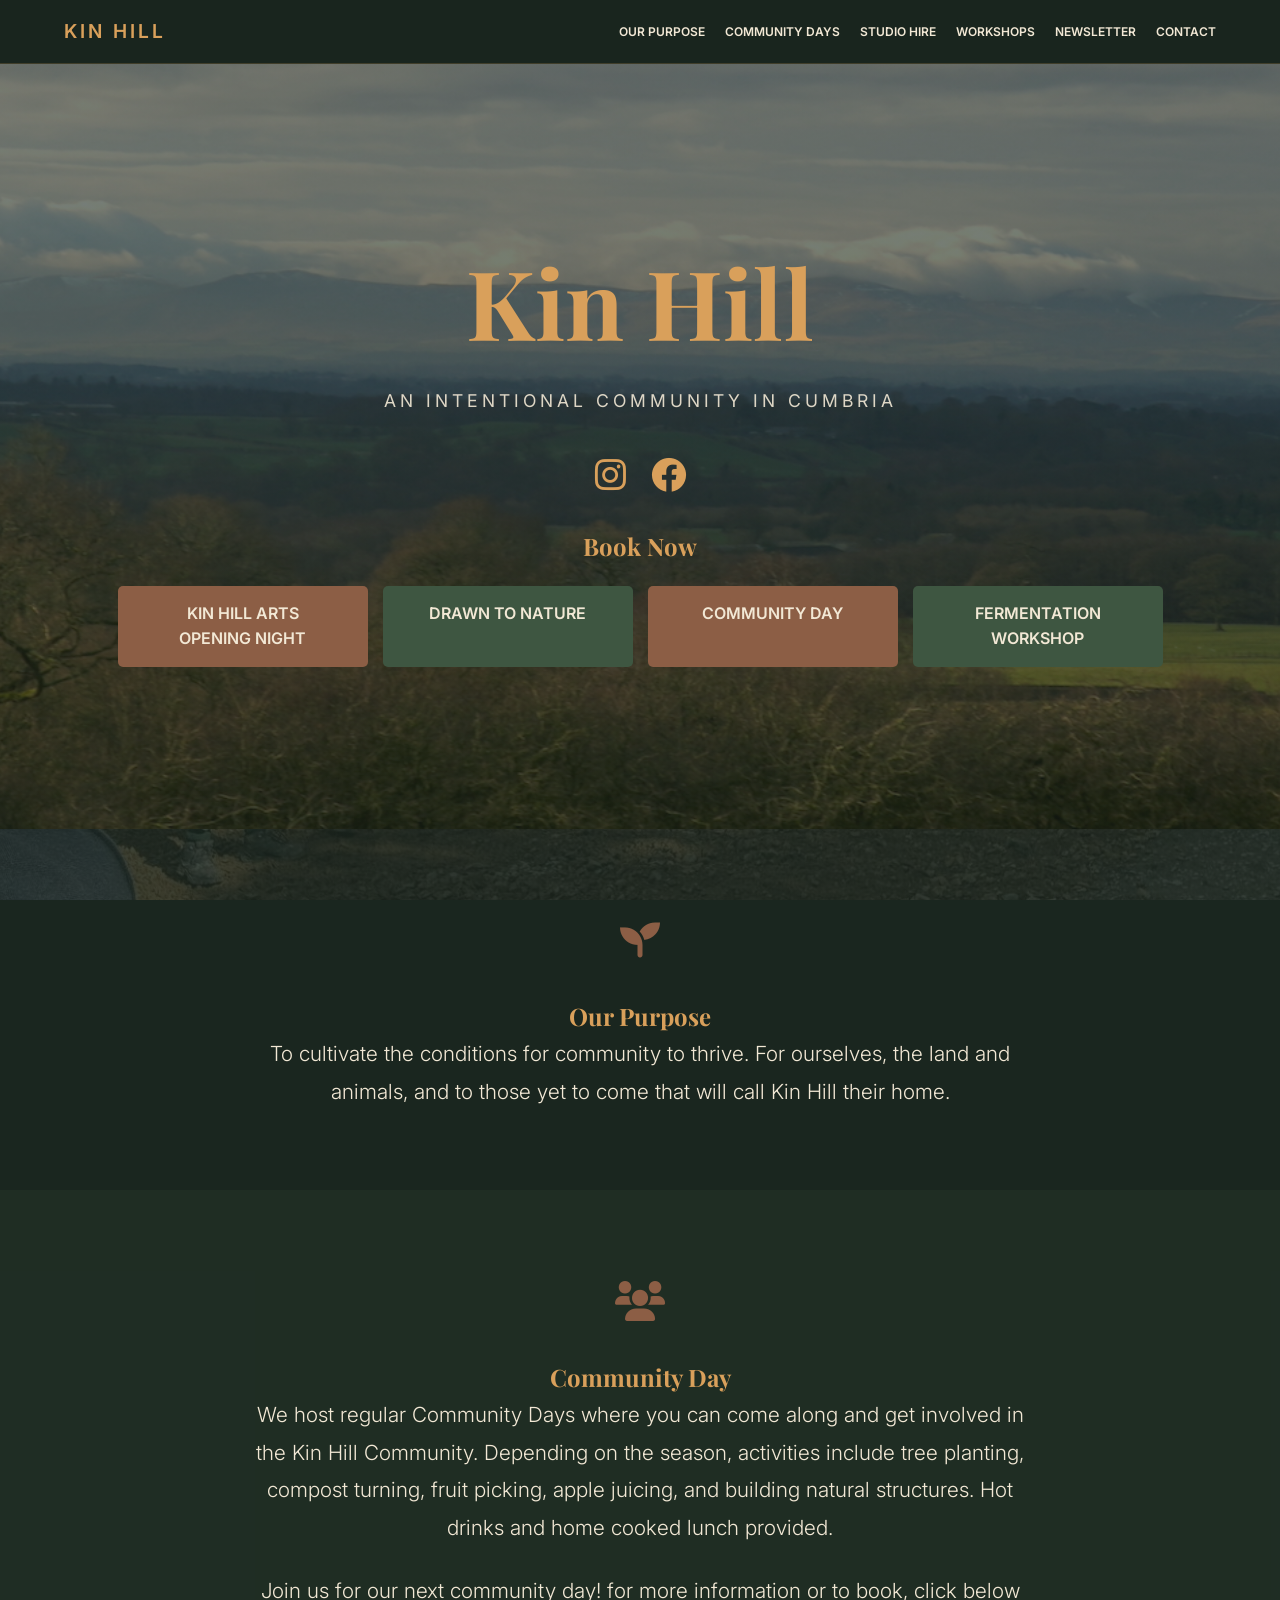
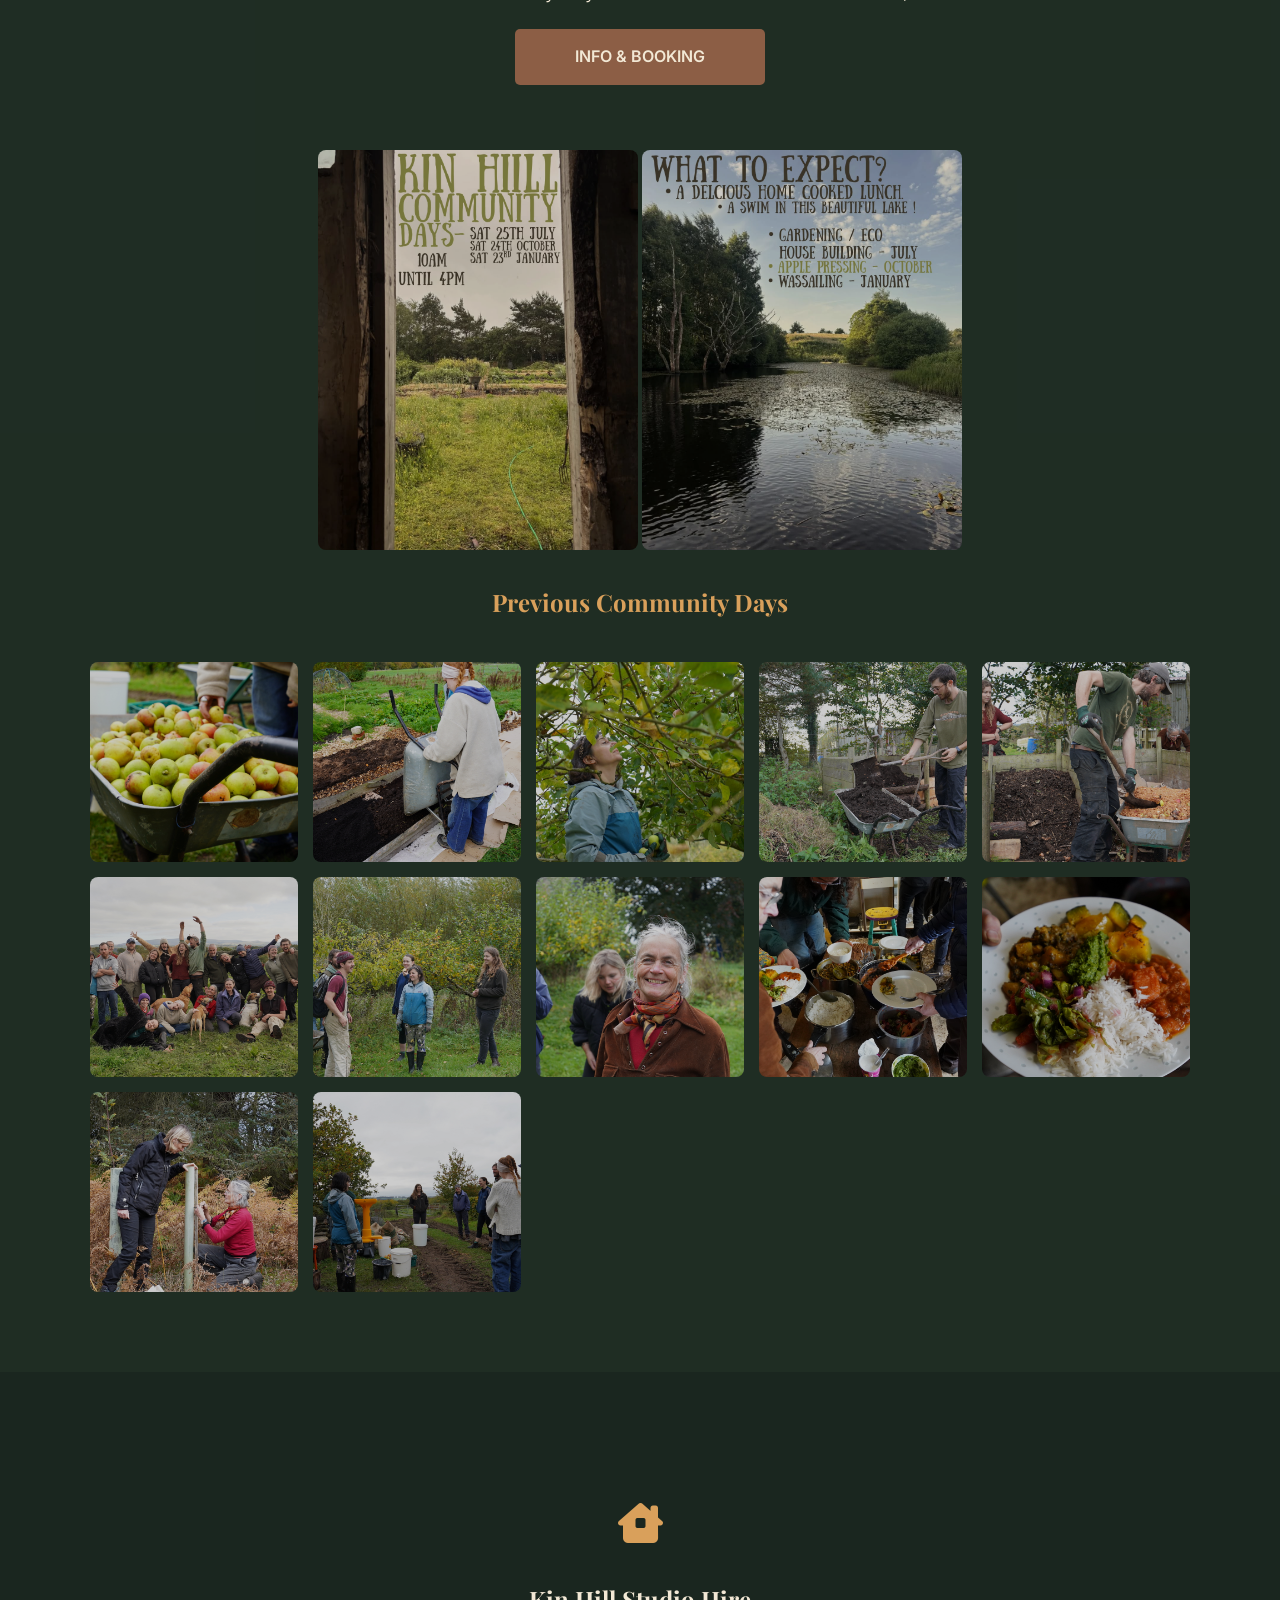
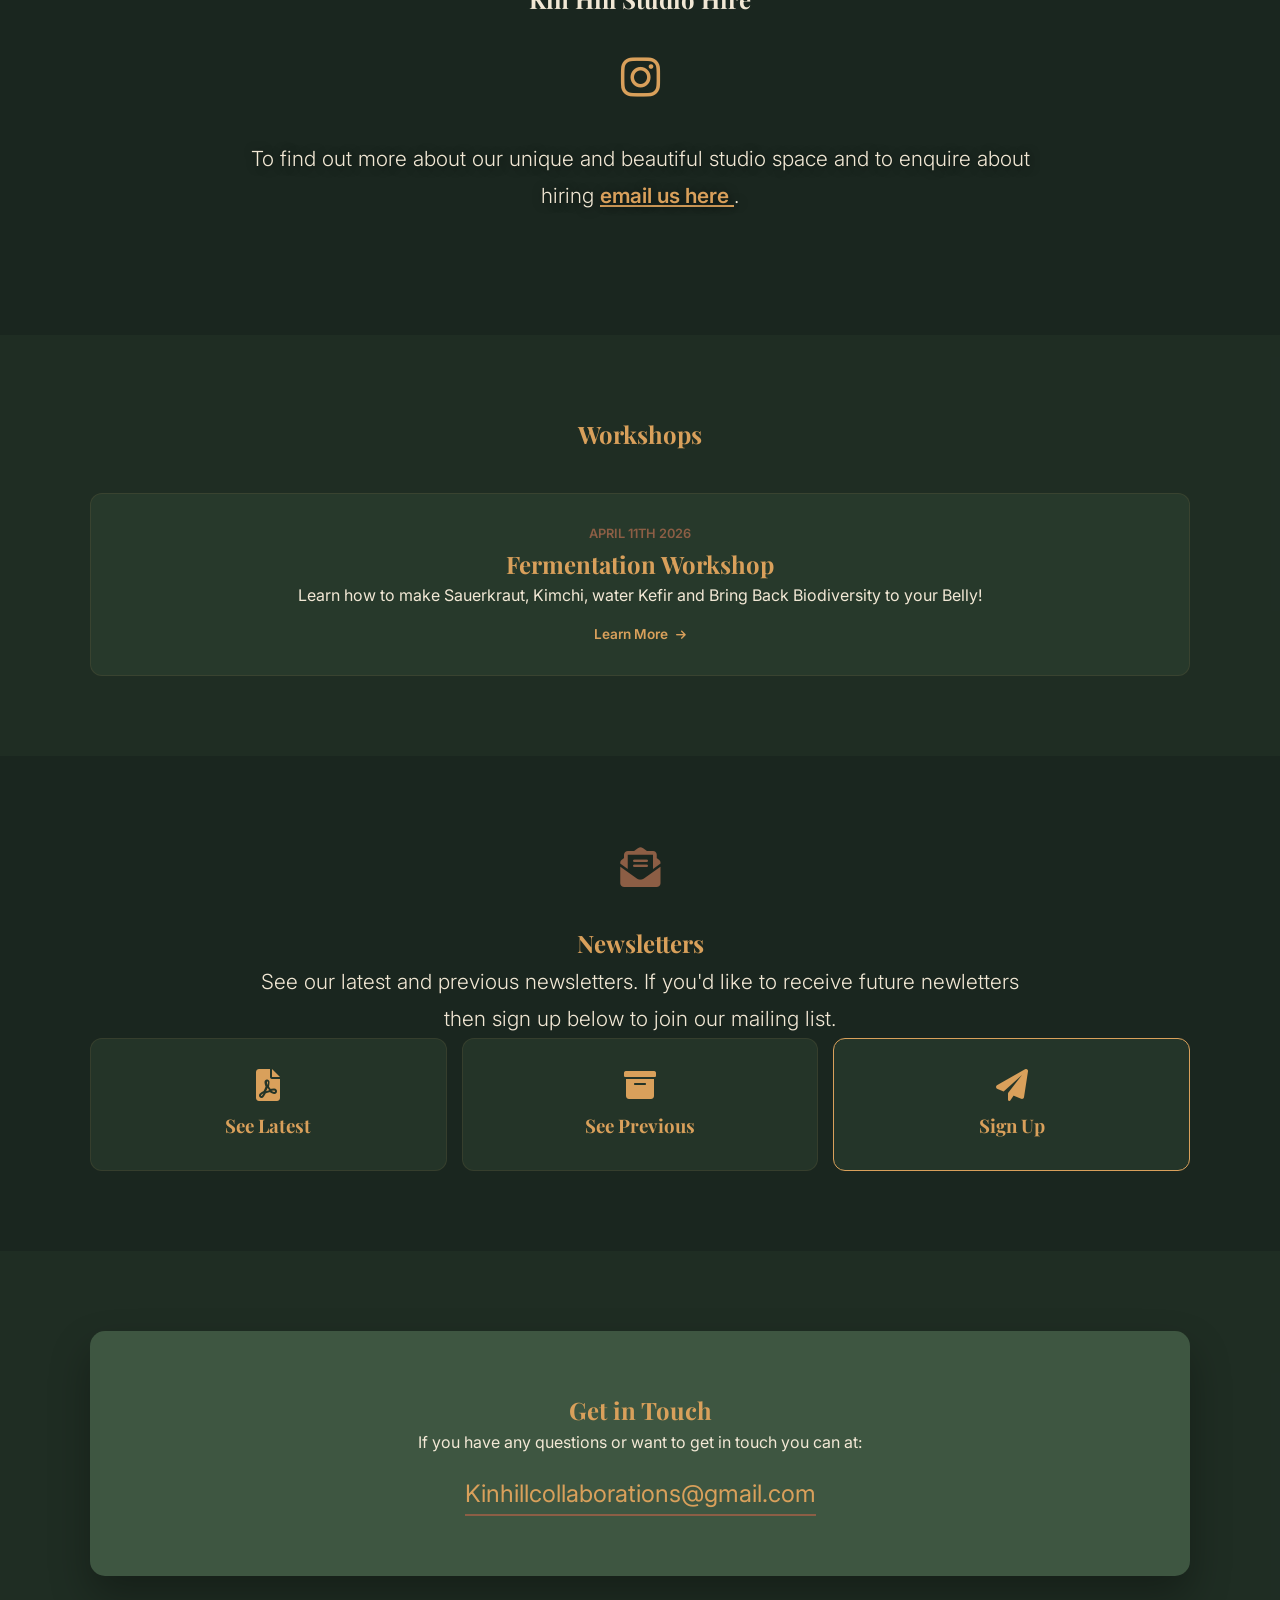
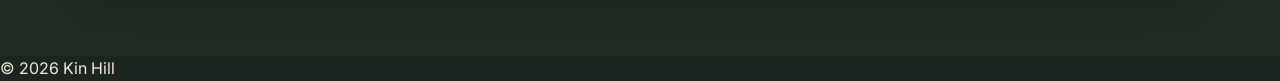
==== commit 0cb04394: "Index buttons update" ====
--- a/index.html
+++ b/index.html
@@ -35,12 +35,14 @@
         </div>
         <div class="section-content">
             <div class="leaf-divider"></div>
-           
             <h2>Book Now</h2>
             <div style="display: flex; flex-wrap: wrap; justify-content: center; gap: 15px;">
+            <a href="https://www.trybooking.com/uk/event/125618" target="_blank" class="btn">KIN HILL ARTS OPENING NIGHT</a>
+            <a href="https://www.trybooking.com/uk/event/126377" target="_blank" class="btn2">DRAWN TO NATURE</a>
             <a href="https://www.trybooking.com/uk/event/121566" target="_blank" class="btn">COMMUNITY DAY</a>
-            <a href="pages/fermentation.html" class="btn">FERMENTATION WORKSHOPS</a>
-            <a href="pages/mamuto.html" class="btn">SINGING GROUP</a>
+            <a href="pages/fermentation.html" class="btn2">FERMENTATION WORKSHOP</a>
+            <!--a href="pages/mamuto.html" class="btn">SINGING GROUP</a-->
+            
         </div>
         </div>
          
--- a/style.css
+++ b/style.css
@@ -360,7 +360,19 @@
     margin: 20px auto 0; 
     font-weight: 600; 
     text-align: center; 
-    max-width: 250px; 
+    width: 250px; 
+}
+
+.btn2 { 
+    display: block; 
+    background: var(--moss); 
+    color: var(--cream); 
+    padding: 15px 35px; 
+    border-radius: 5px; 
+    margin: 20px auto 0; 
+    font-weight: 600; 
+    text-align: center; 
+    width: 250px; 
 }
 
 @media (max-width: 768px) {
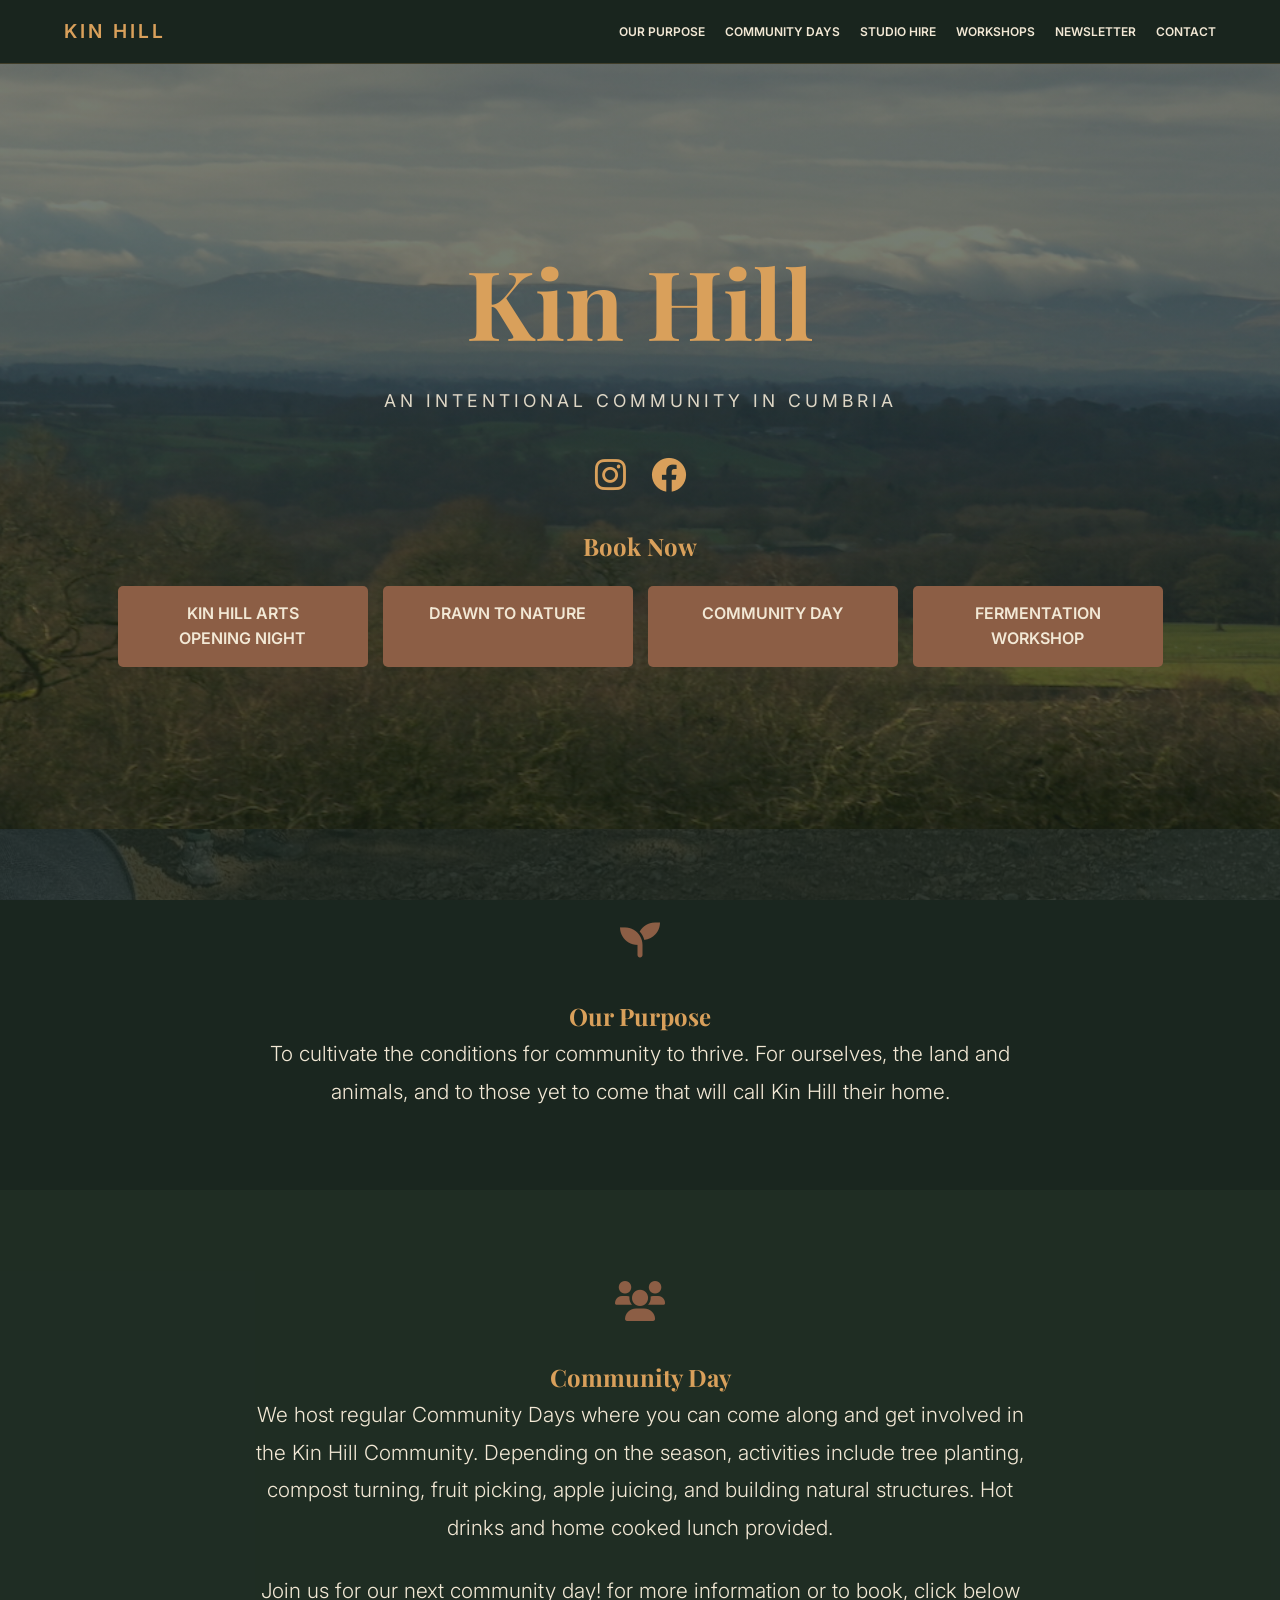
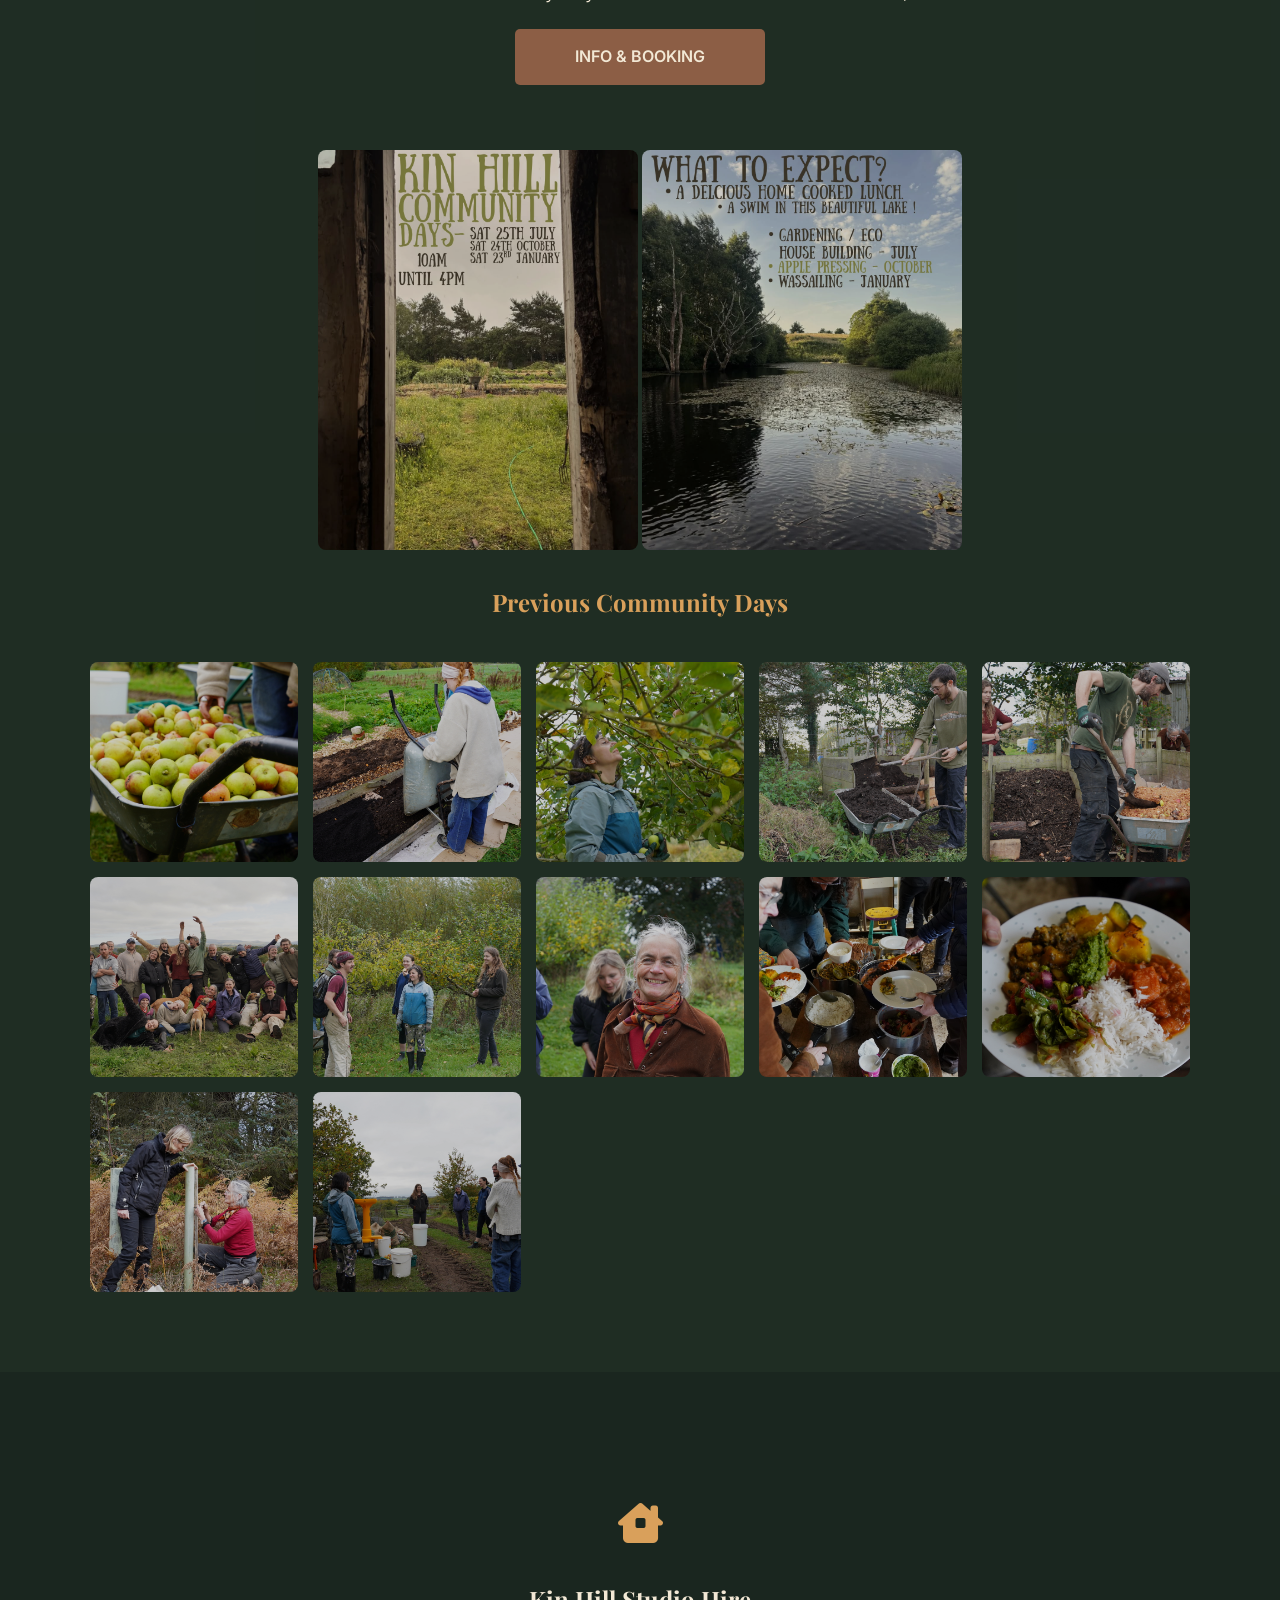
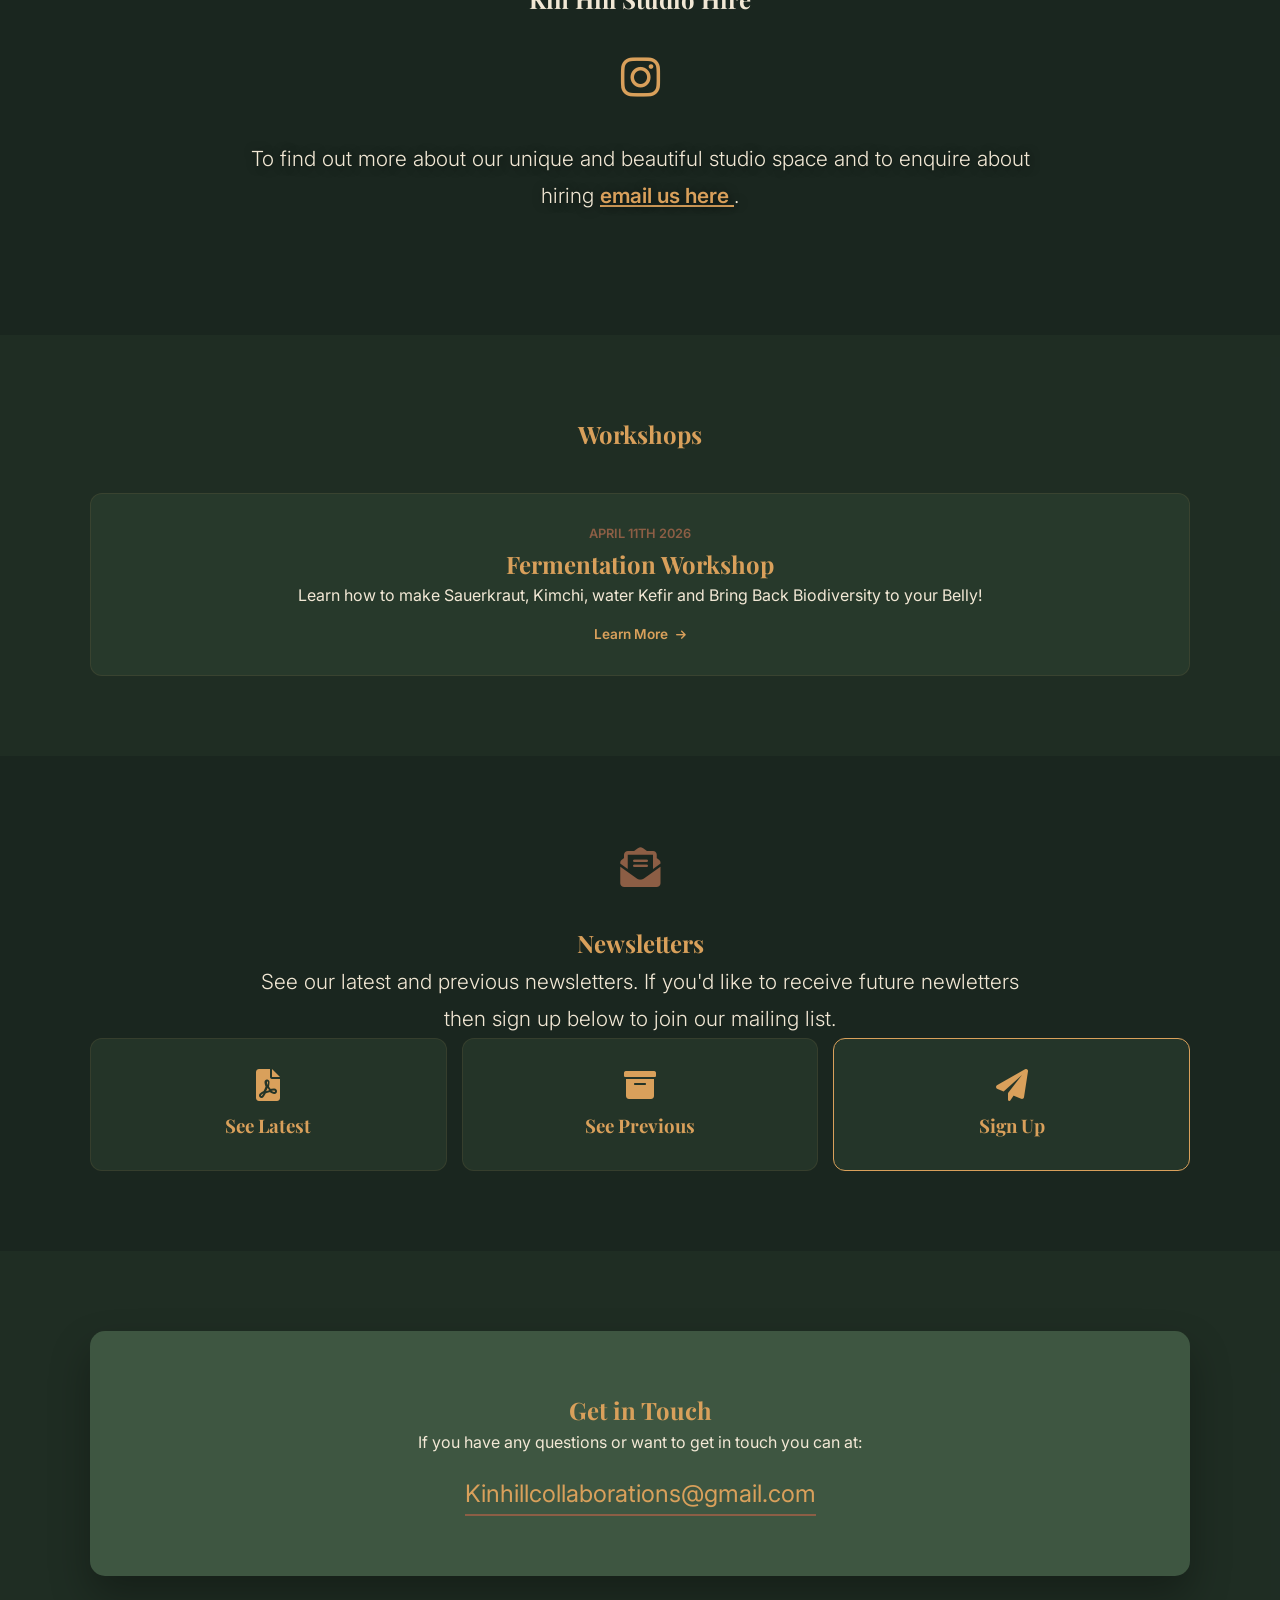
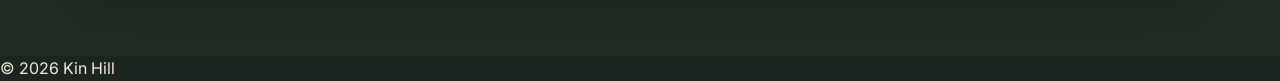
==== commit 1c14c53e: "btn update" ====
--- a/index.html
+++ b/index.html
@@ -38,9 +38,9 @@
             <h2>Book Now</h2>
             <div style="display: flex; flex-wrap: wrap; justify-content: center; gap: 15px;">
             <a href="https://www.trybooking.com/uk/event/125618" target="_blank" class="btn">KIN HILL ARTS OPENING NIGHT</a>
-            <a href="https://www.trybooking.com/uk/event/126377" target="_blank" class="btn2">DRAWN TO NATURE</a>
+            <a href="https://www.trybooking.com/uk/event/126377" target="_blank" class="btn">DRAWN TO NATURE</a>
             <a href="https://www.trybooking.com/uk/event/121566" target="_blank" class="btn">COMMUNITY DAY</a>
-            <a href="pages/fermentation.html" class="btn2">FERMENTATION WORKSHOP</a>
+            <a href="pages/fermentation.html" class="btn">FERMENTATION WORKSHOP</a>
             <!--a href="pages/mamuto.html" class="btn">SINGING GROUP</a-->
             
         </div>
--- a/style.css
+++ b/style.css
@@ -1,4 +1,4 @@
-/* --- VARIABLES --- */
+    /* --- VARIABLES --- */
 :root {
     --deep-forest: #1A261F; 
     --moss: #3E5641;        
